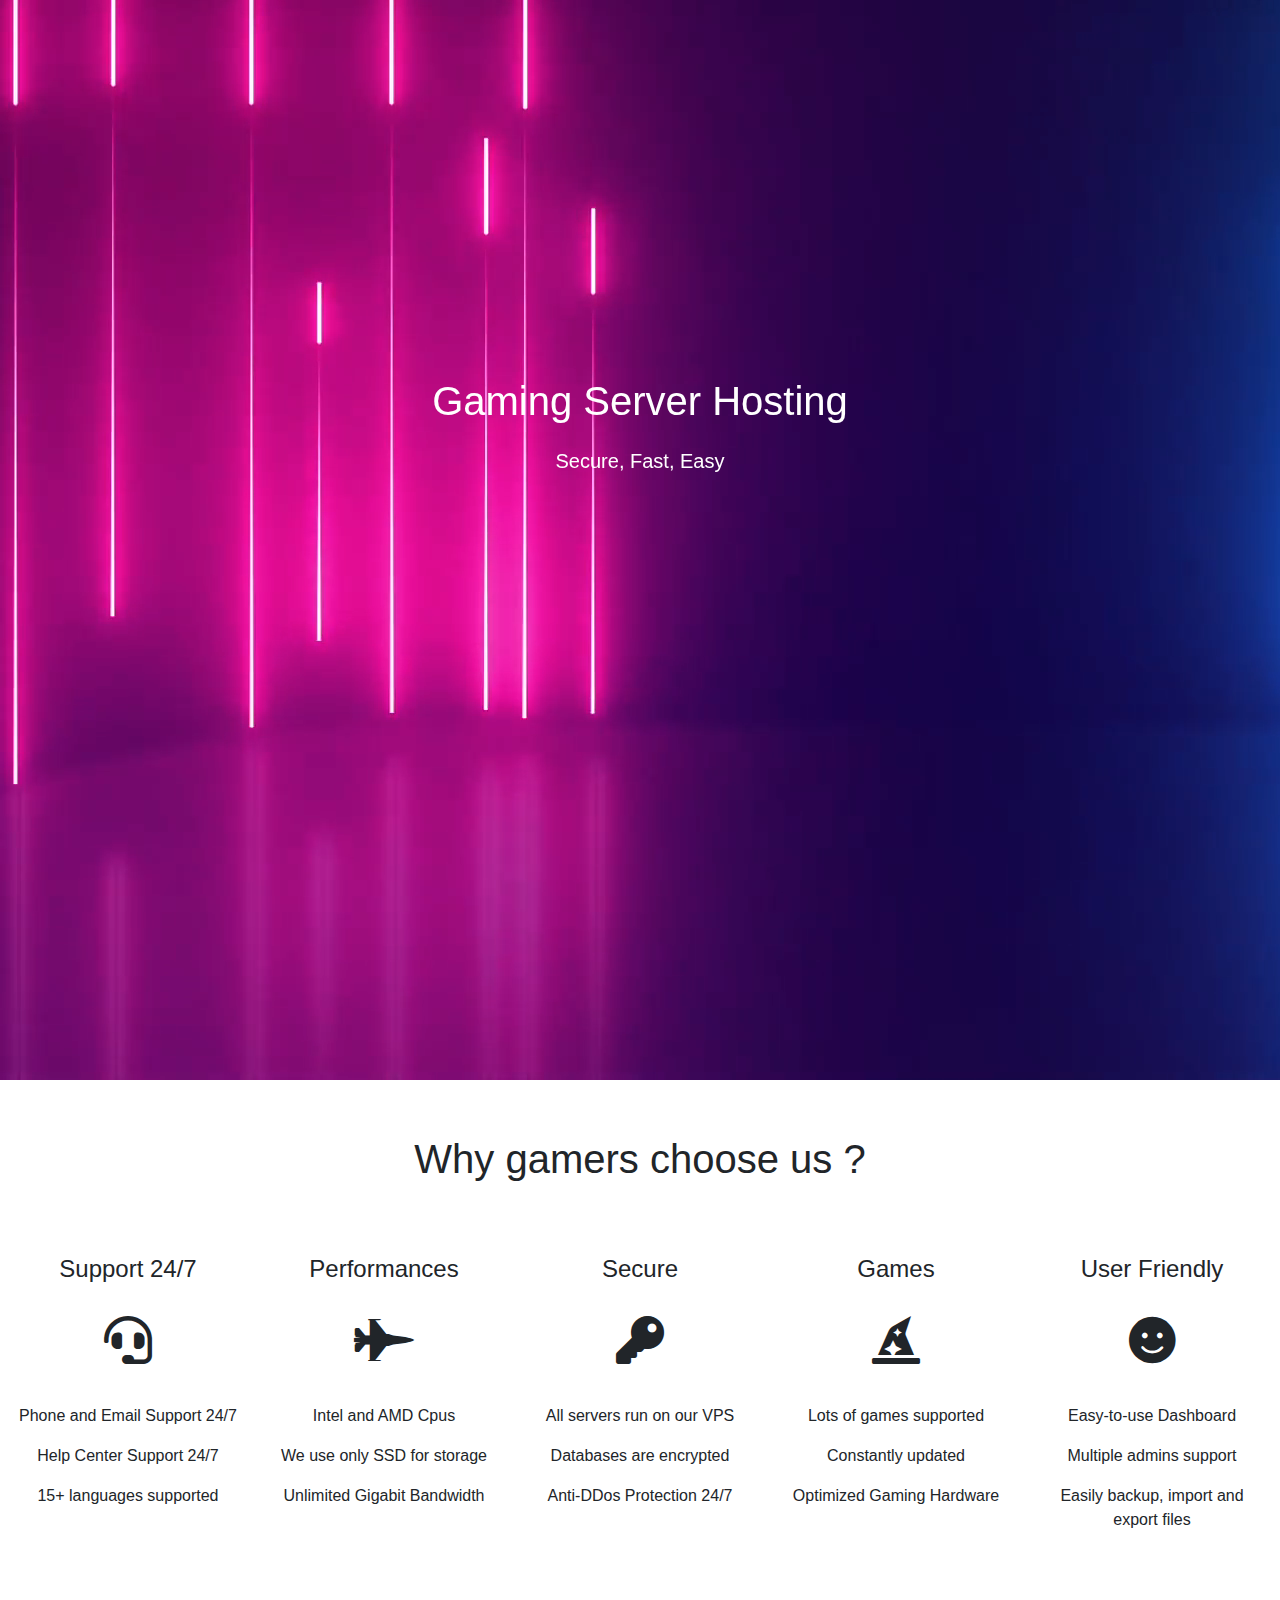
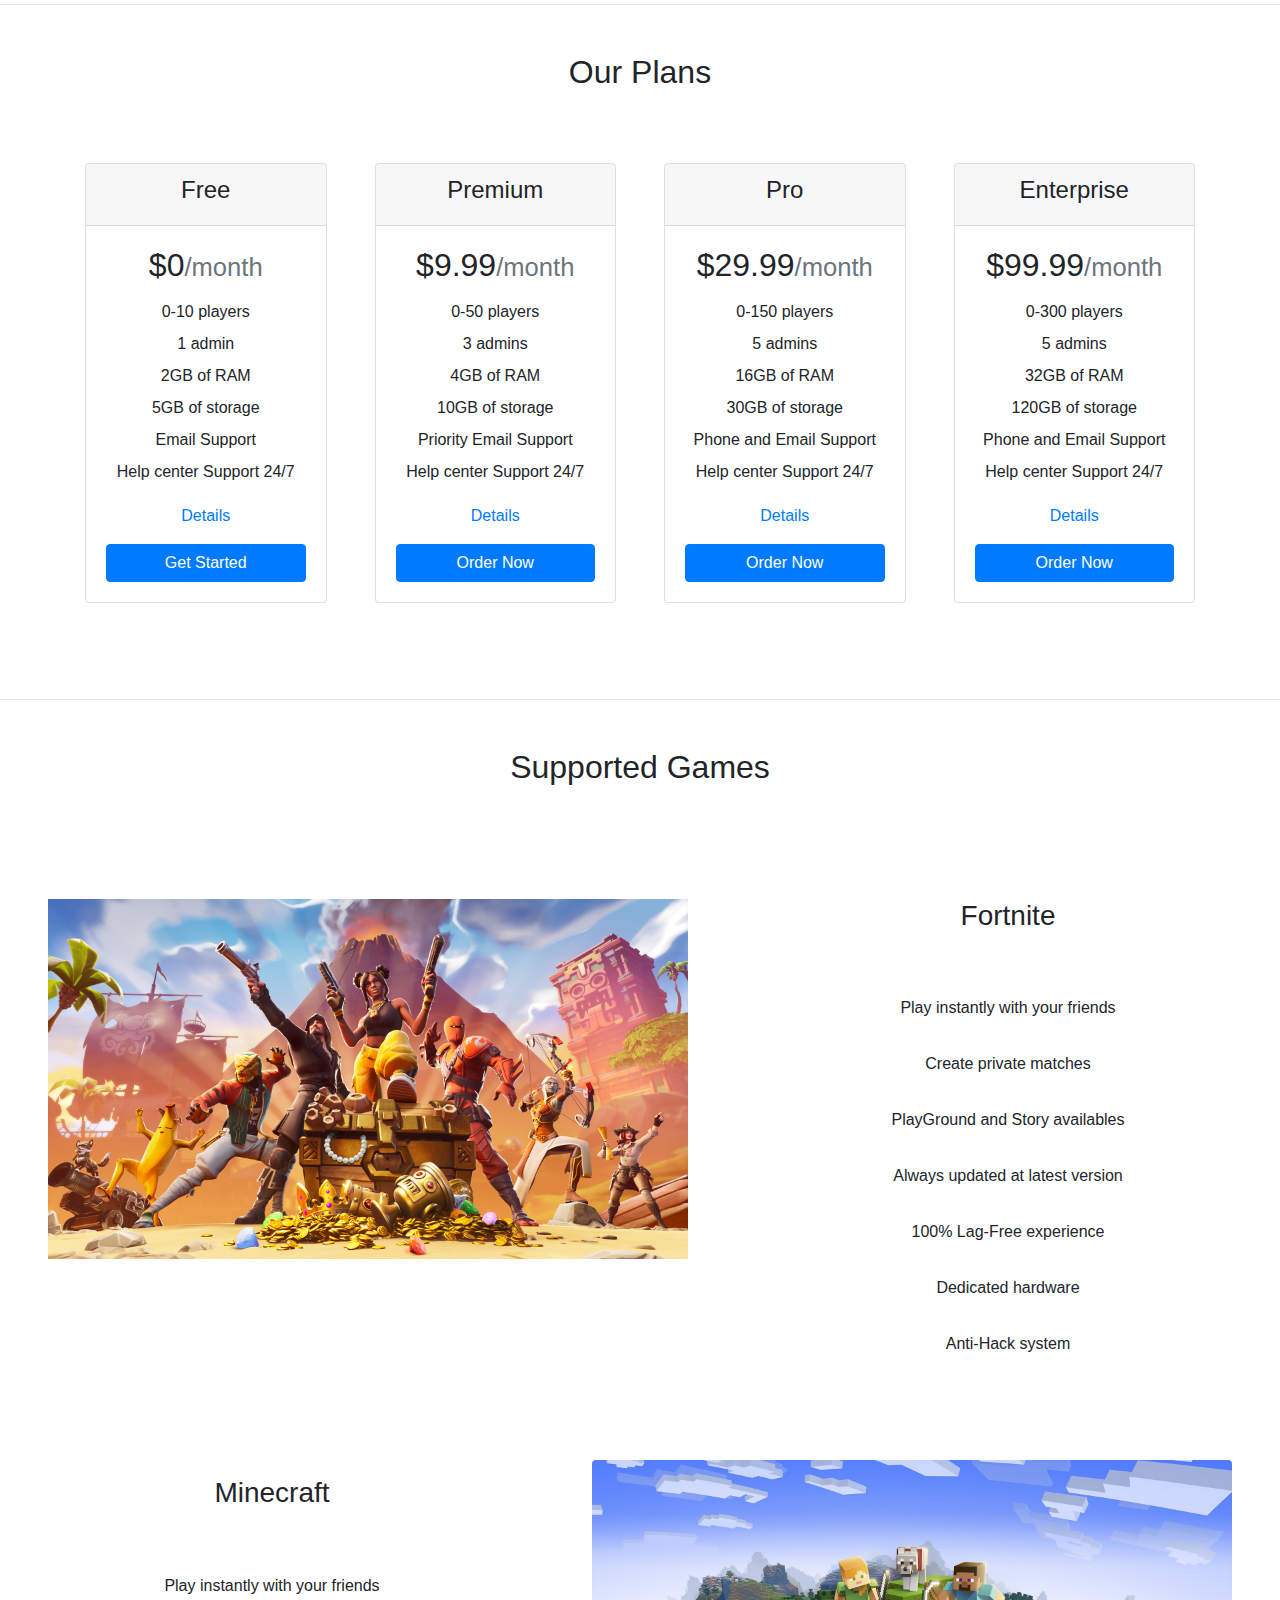
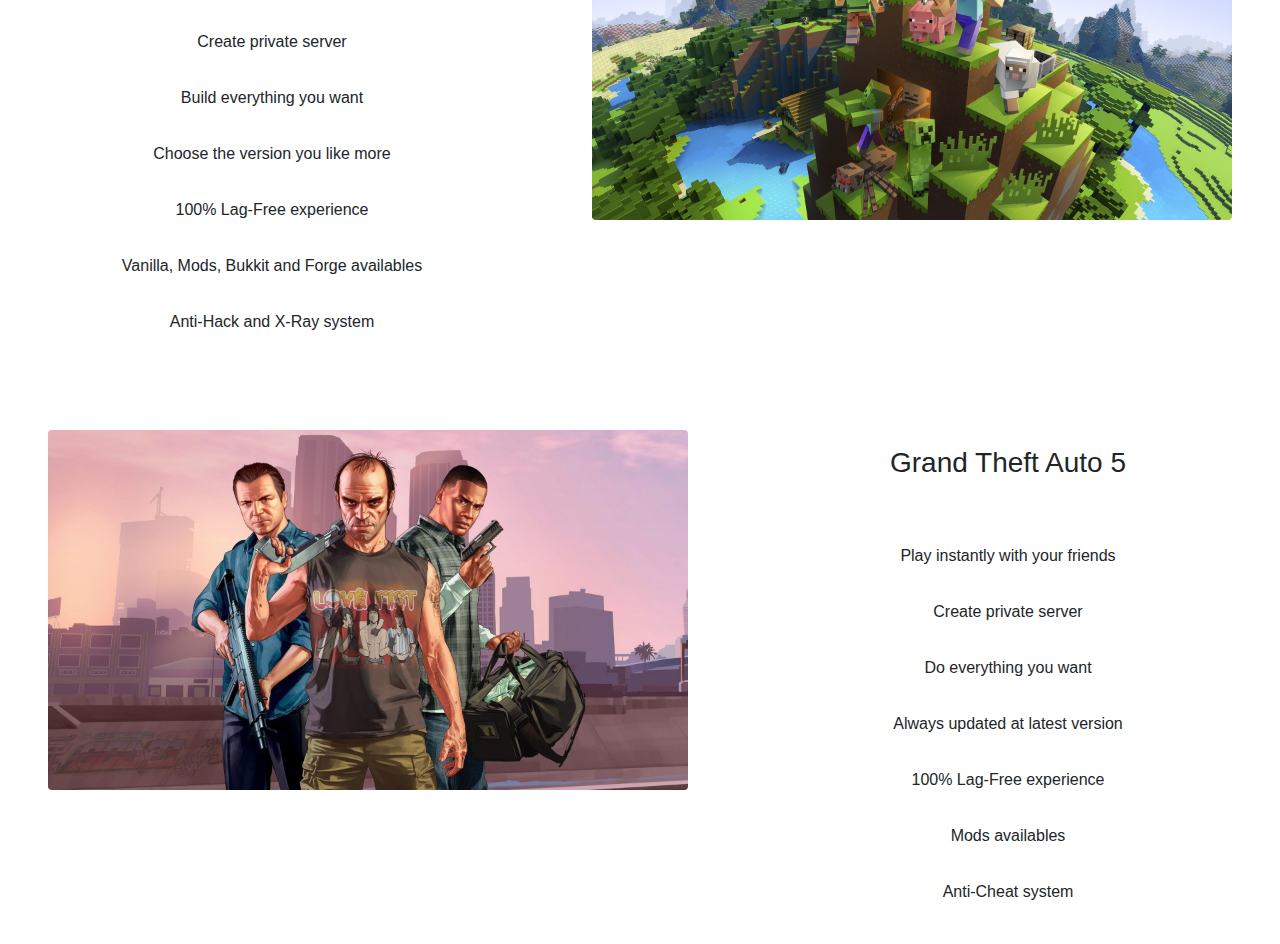
==== Informatica/index.html @ 7ab49639 "Removed navbar" ====
<!DOCTYPE html>
<html lang="en" dir="ltr">
  <head>
    <meta charset="utf-8">
    <title>GSH - Gaming Server Hosting</title>
    <link rel="stylesheet" href="styles.css">
    <link rel="stylesheet" href="https://stackpath.bootstrapcdn.com/bootstrap/4.3.1/css/bootstrap.min.css" integrity="sha384-ggOyR0iXCbMQv3Xipma34MD+dH/1fQ784/j6cY/iJTQUOhcWr7x9JvoRxT2MZw1T" crossorigin="anonymous">
    <link rel="stylesheet" href="fontawesome/css/all.css">
  </head>
  <body>
    <div id="bgvideo-div mb-0">
      <video id="bgvideo" playsinline autoplay muted loop src="assets/videos/neon.mp4"></video>

      <div class="container-fluid text-white" id="video-text">
        <h1 id="h1-text" class="mt-5 pt-5">Gaming Server Hosting</h1>
        <h5 id ="h5-text" class="pb-5 pt-3">Secure, Fast, Easy</h5>
      </div>
    </div>

    <div id="why" class="why">
      <div class="container-fluid text-center py-5 w-100 mt-0">
        <h1 class="pb-5">Why gamers choose us ?</h1>
        <div class="row pt-3">
          <div class="col">
            <h4 class="pb-3">Support 24/7</h4>
            <i class="fas fa-headset fa-3x pb-2 mt-2"></i>
            <ul class="list-unstyled mt-4">
              <li class="py-2">Phone and Email Support 24/7</li>
              <li class="py-2">Help Center Support 24/7</li>
              <li class="py-2">15+ languages supported</li>
            </ul>
          </div>

          <div class="col">
            <h4 class="pb-3">Performances</h4>
            <i class="fas fa-fighter-jet fa-3x pb-2 mt-2"></i>
            <ul class="list-unstyled mt-4">
              <li class="py-2">Intel and AMD Cpus</li>
              <li class="py-2">We use only SSD for storage</li>
              <li class="py-2">Unlimited Gigabit Bandwidth</li>
            </ul>
          </div>

          <div class="col">
            <h4 class="pb-3">Secure</h4>
            <i class="fas fa-key fa-3x pb-2 mt-2"></i>
            <ul class="list-unstyled mt-4">
              <li class="py-2">All servers run on our VPS</li>
              <li class="py-2">Databases are encrypted</li>
              <li class="py-2">Anti-DDos Protection 24/7</li>
            </ul>
          </div>

          <div class="col">
            <h4 class="pb-3">Games</h4>
            <i class="fas fa-hat-wizard fa-3x pb-2 mt-2"></i>
            <ul class="list-unstyled mt-4">
              <li class="py-2">Lots of games supported</li>
              <li class="py-2">Constantly updated</li>
              <li class="py-2">Optimized Gaming Hardware</li>
            </ul>
          </div>

          <div class="col">
            <h4 class="pb-3">User Friendly</h4>
            <i class="fas fa-smile fa-3x pb-2 mt-2"></i>
            <ul class="list-unstyled mt-4">
              <li class="py-2">Easy-to-use Dashboard</li>
              <li class="py-2">Multiple admins support</li>
              <li class="py-2">Easily backup, import and export files</li>
            </ul>
          </div>
        </div>
      </div>
    </div>

    <div id="plans" class="plans">
      <div class="display text-center px-5 pt-5 border-top">
        <h2 class="text-center">Our Plans</h2>
      </div>

        <div class="container text-center pt-5 pb-5 mt-3">
          <div class="row pb-5">
            <div class="col pr-4 pt-2">
              <div class="card">
                <div class="card-header">
                  <h4 class="">Free</h4>
                </div>
                <div class="card-body">
                  <h2 class="card-title pricing-card-title">$0<small class="text-muted fw-light">/month</small></h2>
                  <ul class="list-unstyled">
                    <li class="py-1">0-10 players</li>
                    <li class="py-1">1 admin</li>
                    <li class="py-1">2GB of RAM</li>
                    <li class="py-1">5GB of storage</li>
                    <li class="py-1">Email Support</li>
                    <li class="py-1">Help center Support 24/7</li>
                  </ul>
                  <a href="#" class="card-link">Details</a>
                  <button class="btn btn-primary w-100 mt-3" type="button" name="button">Get Started</button>
                </div>
              </div>
            </div>

            <div class="col pr-4 pl-4 pt-2">
              <div class="card">
                <div class="card-header">
                  <h4 class="">Premium</h4>
                </div>
                <div class="card-body">
                  <h2 class="card-title pricing-card-title">$9.99<small class="text-muted fw-light">/month</small></h2>
                  <ul class="list-unstyled">
                    <li class="py-1">0-50 players</li>
                    <li class="py-1">3 admins</li>
                    <li class="py-1">4GB of RAM</li>
                    <li class="py-1">10GB of storage</li>
                    <li class="py-1">Priority Email Support</li>
                    <li class="py-1">Help center Support 24/7</li>
                  </ul>
                  <a href="#" class="card-link">Details</a>
                  <button class="btn btn-primary w-100 mt-3" type="button" name="button">Order Now</button>
                </div>
              </div>
            </div>

          <div class="col pr-4 pl-4 pt-2">
            <div class="card">
              <div class="card-header">
                <h4 class="">Pro</h4>
              </div>
              <div class="card-body">
                <h2 class="card-title pricing-card-title">$29.99<small class="text-muted fw-light">/month</small></h2>
                <ul class="list-unstyled">
                  <li class="py-1">0-150 players</li>
                  <li class="py-1">5 admins</li>
                  <li class="py-1">16GB of RAM</li>
                  <li class="py-1">30GB of storage</li>
                  <li class="py-1">Phone and Email Support</li>
                  <li class="py-1">Help center Support 24/7</li>
                </ul>
                <a href="#" class="card-link">Details</a>
                <button class="btn btn-primary w-100 mt-3" type="button" name="button">Order Now</button>
              </div>
            </div>
          </div>

          <div class="col pl-4 pt-2">
            <div class="card">
              <div class="card-header">
                <h4 class="">Enterprise</h4>
              </div>
              <div class="card-body">
                <h2 class="card-title pricing-card-title">$99.99<small class="text-muted fw-light">/month</small></h2>
                <ul class="list-unstyled">
                  <li class="py-1">0-300 players</li>
                  <li class="py-1">5 admins</li>
                  <li class="py-1">32GB of RAM</li>
                  <li class="py-1">120GB of storage</li>
                  <li class="py-1">Phone and Email Support</li>
                  <li class="py-1">Help center Support 24/7</li>
                </ul>
                <a href="#" class="card-link">Details</a>
                <button class="btn btn-primary w-100 mt-3" type="button" name="button">Order Now</button>
              </div>
            </div>

            <div class="">

            </div>
          </div>

        </div>
      </div>
    </div>

    <div id="supported-games" class="supported-games">
      <div class="display text-center pt-5 border-top">
      </div>

      <h2 class="text-center pb-5">Supported Games</h2>
      <div class="container-fluid games-supported">
        <div class="row py-2">
          <img class="img-fluid rounded float-start w-50 h-25 mx-5 py-5" src="assets/website/fortnite.jpg" alt="Fortnite">
          <div class="col">
            <h3 class="text-center pt-5 mb-5">Fortnite</h3>
            <ul class="list-unstyled text-center">
              <li class="py-3">Play instantly with your friends</li>
              <li class="py-3">Create private matches</li>
              <li class="py-3">PlayGround and Story availables</li>
              <li class="py-3">Always updated at latest version</li>
              <li class="py-3">100% Lag-Free experience</li>
              <li class="py-3">Dedicated hardware</li>
              <li class="py-3">Anti-Hack system</li>
            </ul>
          </div>
        </div>

        <div class="row my-2 mt-3">
          <div class="col">
            <h3 class="text-center pt-3 mt-5 mb-5">Minecraft</h3>
            <ul class="list-unstyled text-center">
              <li class="py-3">Play instantly with your friends</li>
              <li class="py-3">Create private server</li>
              <li class="py-3">Build everything you want</li>
              <li class="py-3">Choose the version you like more</li>
              <li class="py-3">100% Lag-Free experience</li>
              <li class="py-3">Vanilla, Mods, Bukkit and Forge availables</li>
              <li class="py-3">Anti-Hack and X-Ray system</li>
            </ul>
          </div>
          <img class="img-fluid rounded float-end w-50 h-25 mx-5 my-5" src="assets/website/minecraft.jpeg" alt="Minecraft">
        </div>

        <div class="row my-2 mt-3">
          <img class="img-fluid rounded float-start w-50 h-25 mx-5 my-5" src="assets/website/gtav.jpg" alt="GTA V">
          <div class="col">
            <h3 class="text-center pt-3 mt-5 mb-5">Grand Theft Auto 5</h3>
            <ul class="list-unstyled text-center">
              <li class="py-3">Play instantly with your friends</li>
              <li class="py-3">Create private server</li>
              <li class="py-3">Do everything you want</li>
              <li class="py-3">Always updated at latest version</li>
              <li class="py-3">100% Lag-Free experience</li>
              <li class="py-3">Mods availables</li>
              <li class="py-3">Anti-Cheat system</li>
            </ul>

          </div>
        </div>
      </div>
    </div>

  </body>
</html>
---- Informatica/styles.css ----
#bgvideo-start-div {
  width: 100%;
  max-width: 100%;
  margin: 0;
  display: block;
  position: relative;
}

#bgvideo-start {
  width: 100%;
}

#video-text {
  position: absolute;
  top: 20%;
  left: 0%;
  display: flex;
  flex-direction: column;
  justify-content: center;
  align-items: center;
  width: 100%;
  height: 50%;
}

#navbar {
  position: absolute;
  width: 100%;
  display: flex;
  flex-direction: column;
}

#home-link {
  font-family: "Lucida Console";
}

/*#plans {
  width: 100%;
  max-width: 100%;
  margin: 0;
  display: block;
  position: relative;
}

#bgvideo-plans {
  width: 100%;
}

#plans-container {
  position: absolute;
  top: 20%;
  left: 0%;
  display: flex;
  flex-direction: column;
  justify-content: center;
  align-items: center;
}*/
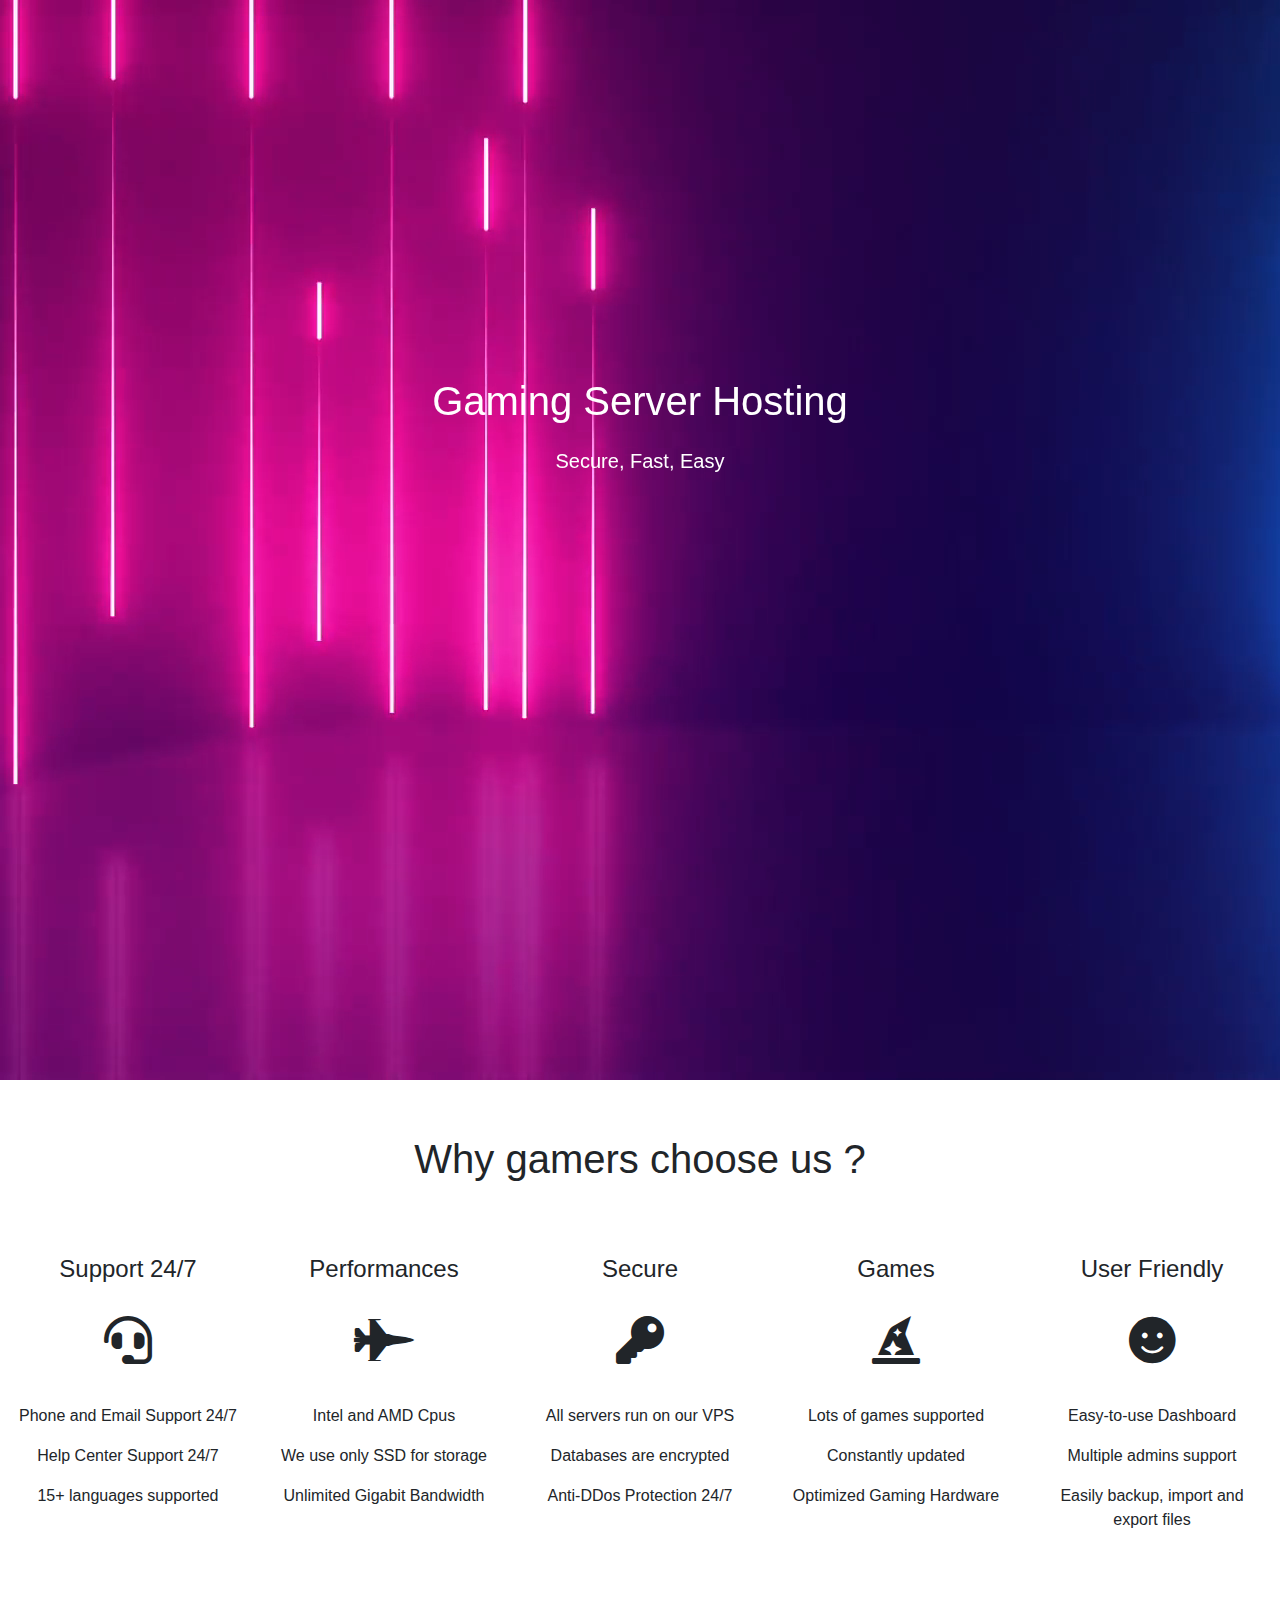
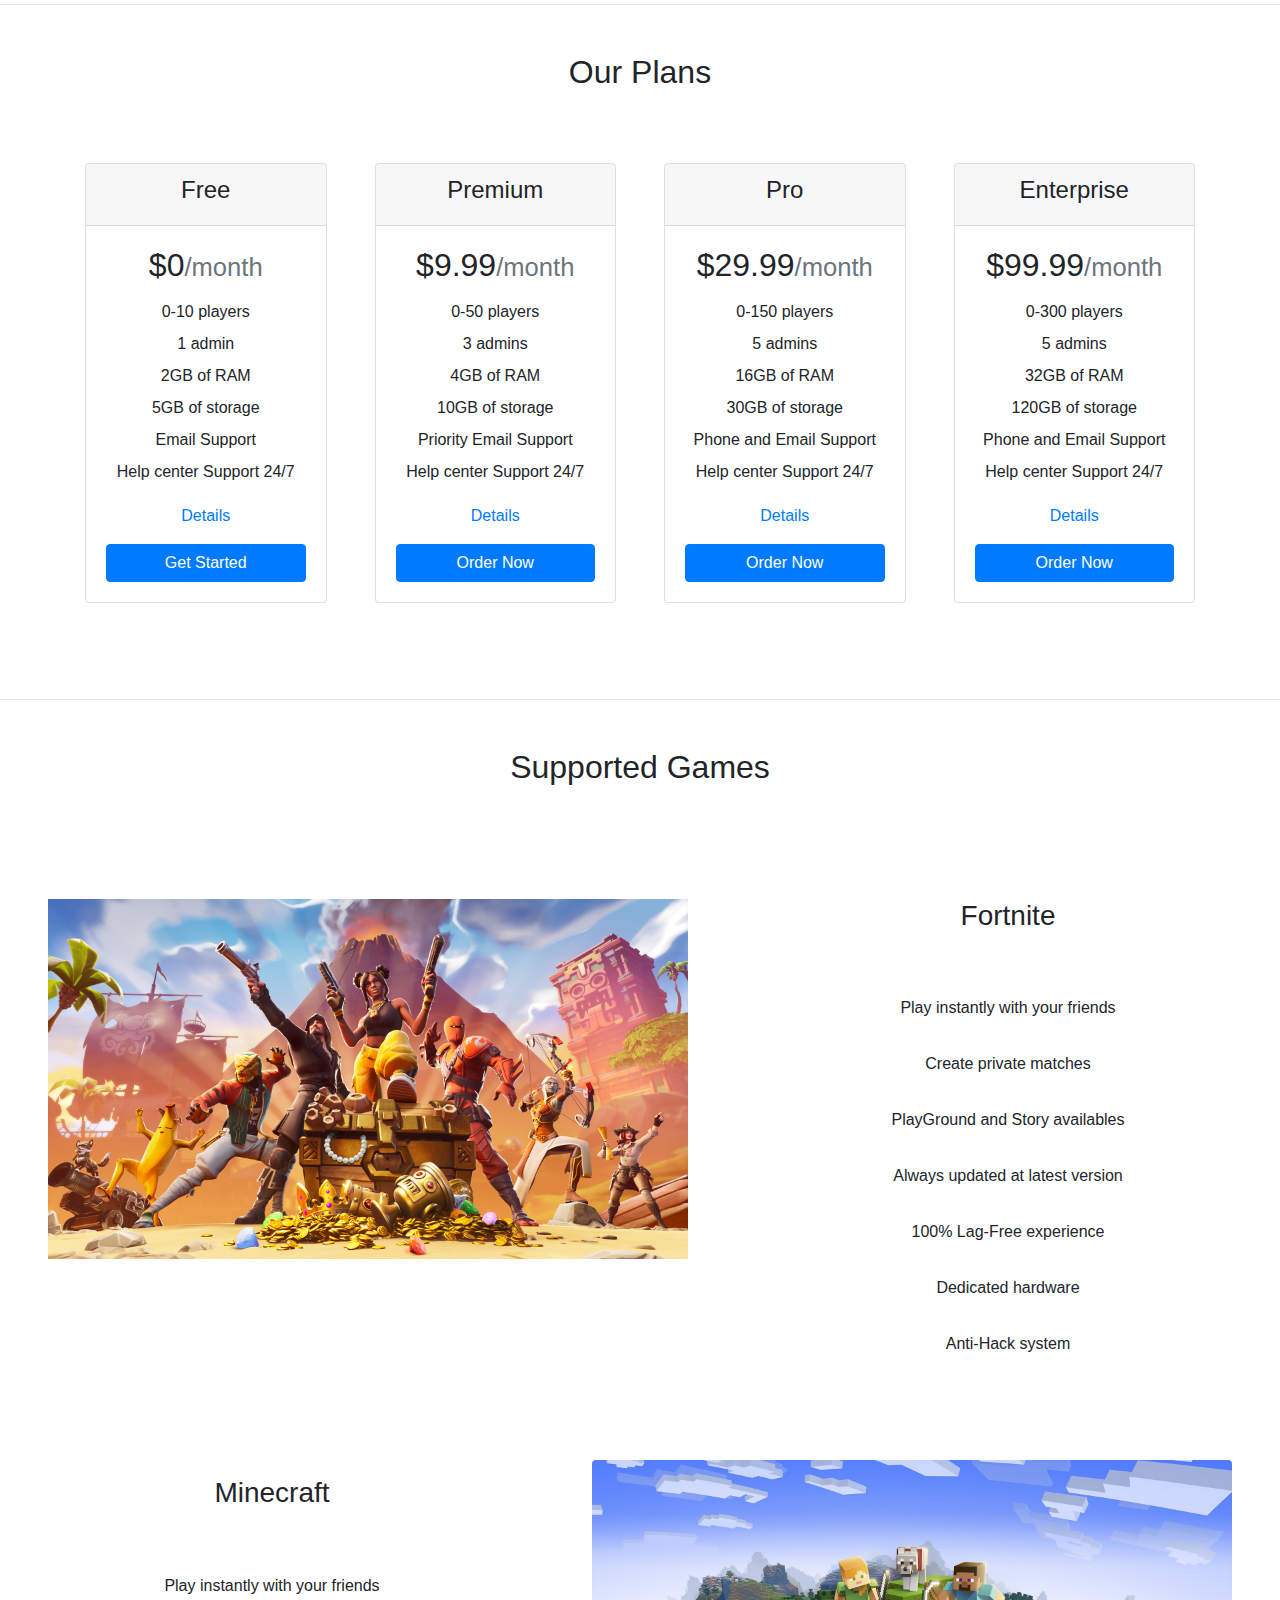
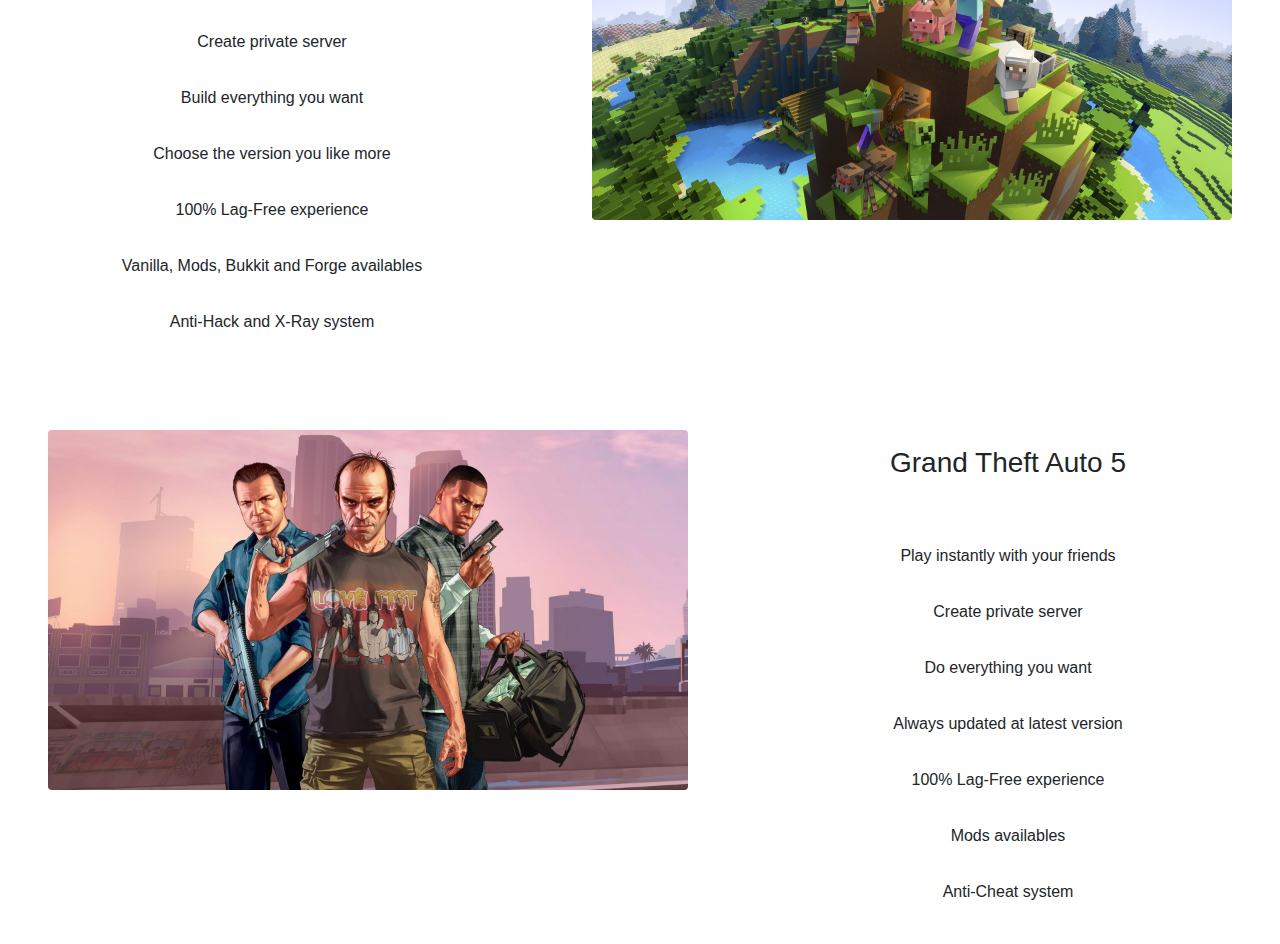
==== commit 21c89e3d: "Added href to some links" ====
--- a/Informatica/index.html
+++ b/Informatica/index.html
@@ -96,8 +96,8 @@
                     <li class="py-1">Email Support</li>
                     <li class="py-1">Help center Support 24/7</li>
                   </ul>
-                  <a href="#" class="card-link">Details</a>
-                  <button class="btn btn-primary w-100 mt-3" type="button" name="button">Get Started</button>
+                  <a href="pages/plans.html" class="card-link">Details</a>
+                  <button class="btn btn-primary w-100 mt-3" type="button" name="button"><a href="pages/register.html" class="text-white">Get Started</a></button>
                 </div>
               </div>
             </div>
@@ -117,7 +117,7 @@
                     <li class="py-1">Priority Email Support</li>
                     <li class="py-1">Help center Support 24/7</li>
                   </ul>
-                  <a href="#" class="card-link">Details</a>
+                  <a href="pages/plans.html" class="card-link">Details</a>
                   <button class="btn btn-primary w-100 mt-3" type="button" name="button">Order Now</button>
                 </div>
               </div>
@@ -138,7 +138,7 @@
                   <li class="py-1">Phone and Email Support</li>
                   <li class="py-1">Help center Support 24/7</li>
                 </ul>
-                <a href="#" class="card-link">Details</a>
+                <a href="pages/plans.html" class="card-link">Details</a>
                 <button class="btn btn-primary w-100 mt-3" type="button" name="button">Order Now</button>
               </div>
             </div>
@@ -159,7 +159,7 @@
                   <li class="py-1">Phone and Email Support</li>
                   <li class="py-1">Help center Support 24/7</li>
                 </ul>
-                <a href="#" class="card-link">Details</a>
+                <a href="pages/plans.html" class="card-link">Details</a>
                 <button class="btn btn-primary w-100 mt-3" type="button" name="button">Order Now</button>
               </div>
             </div>
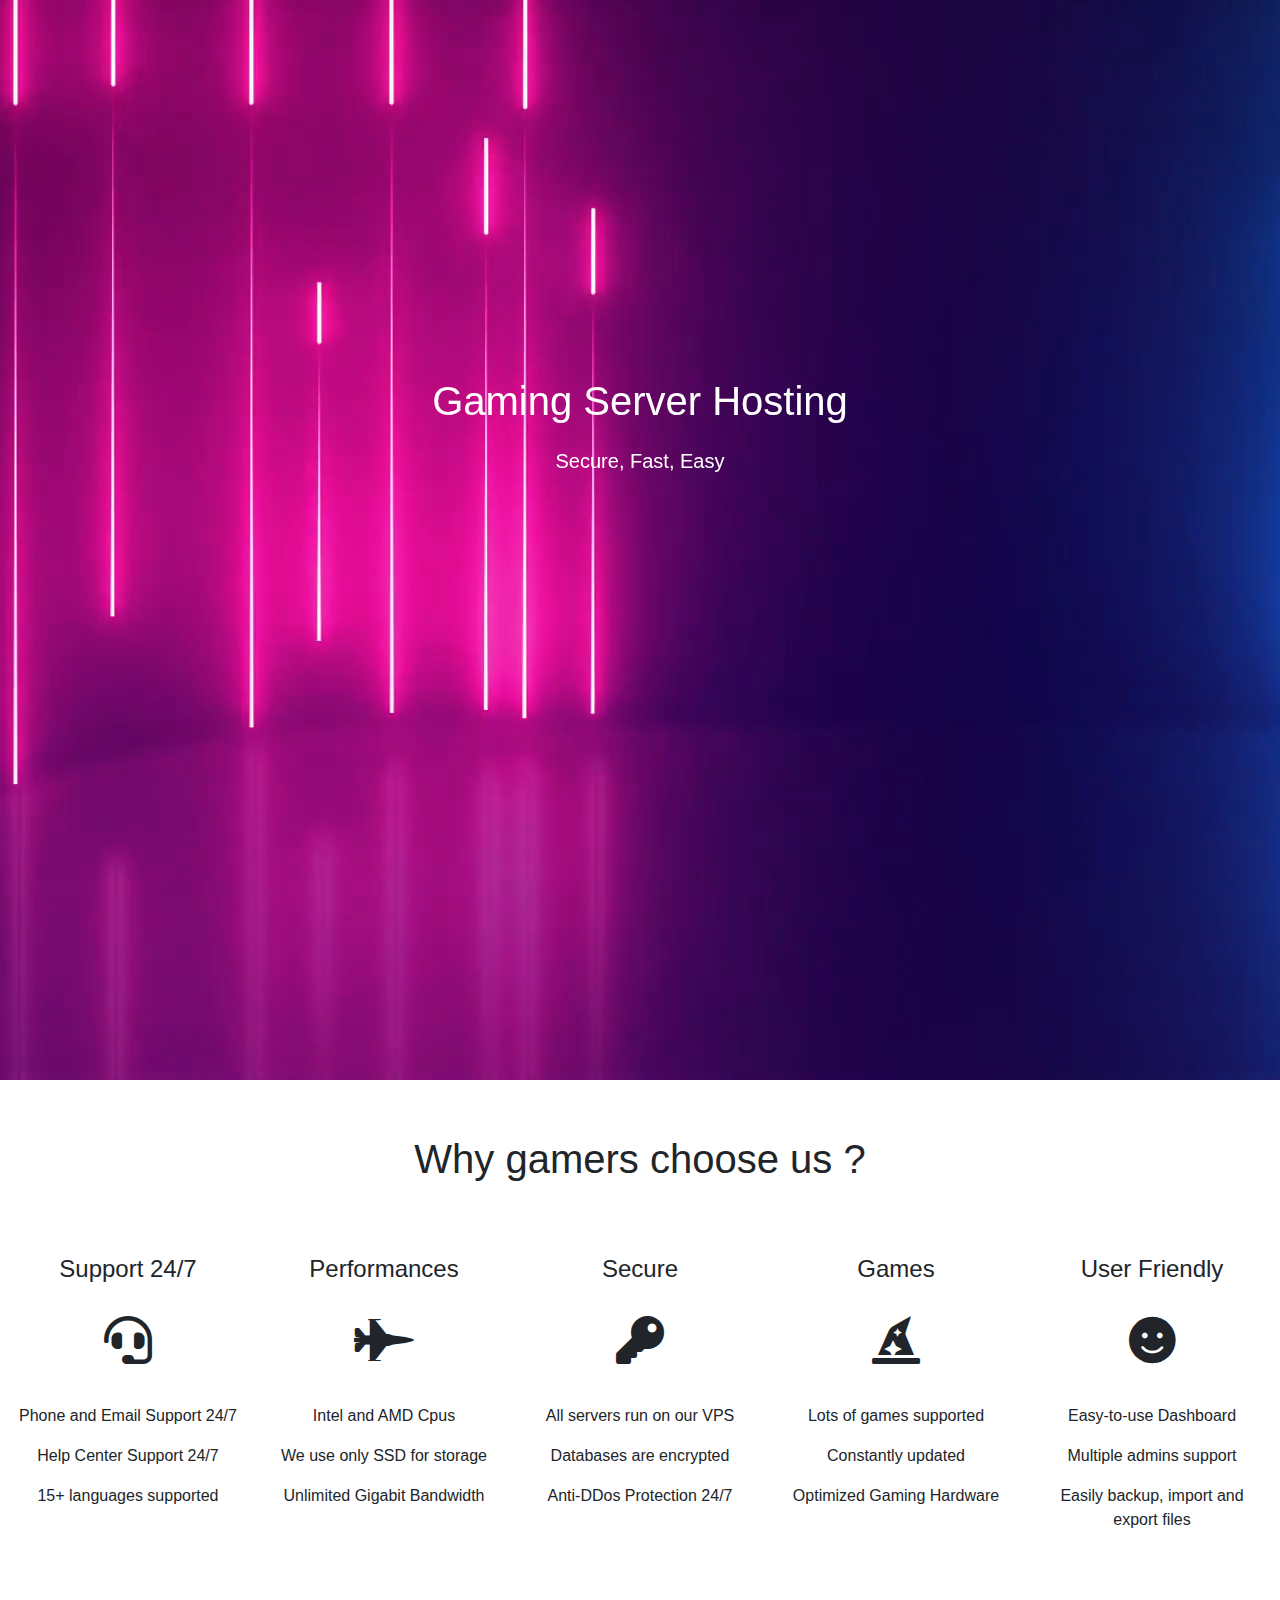
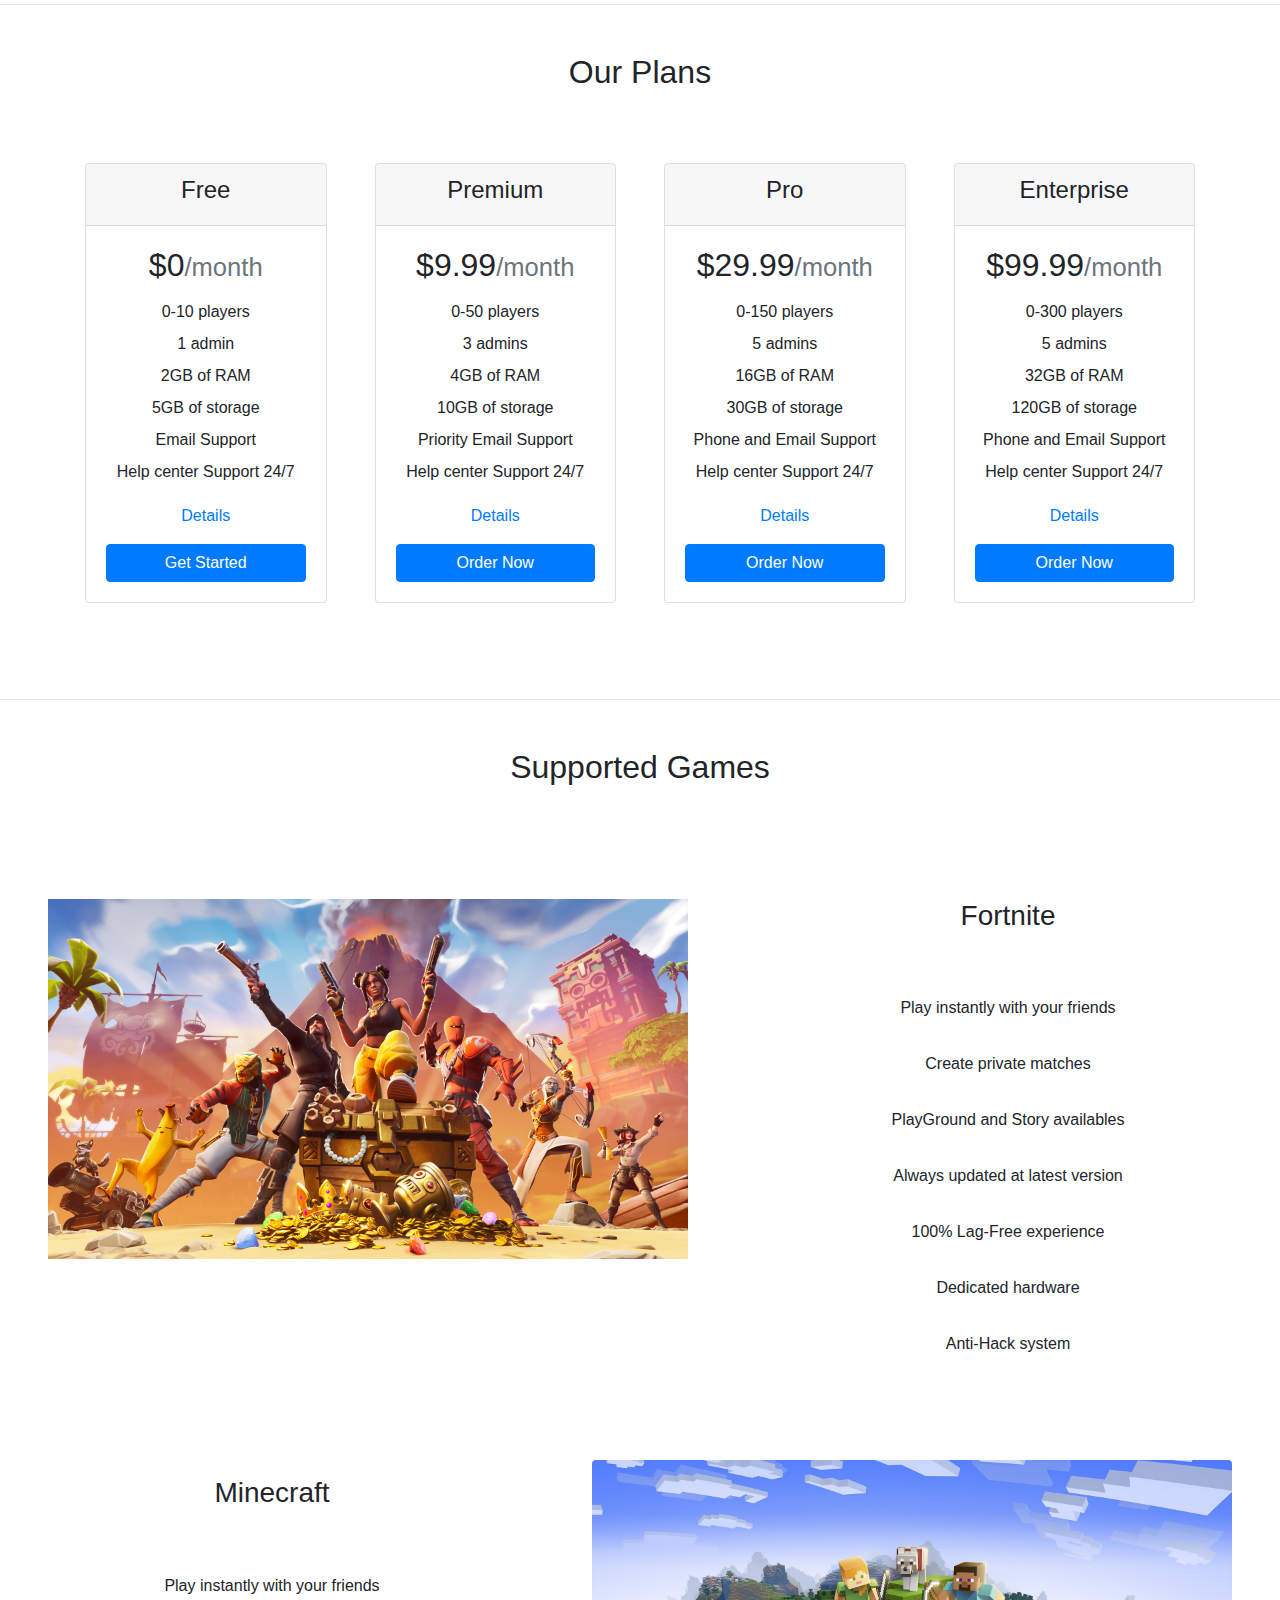
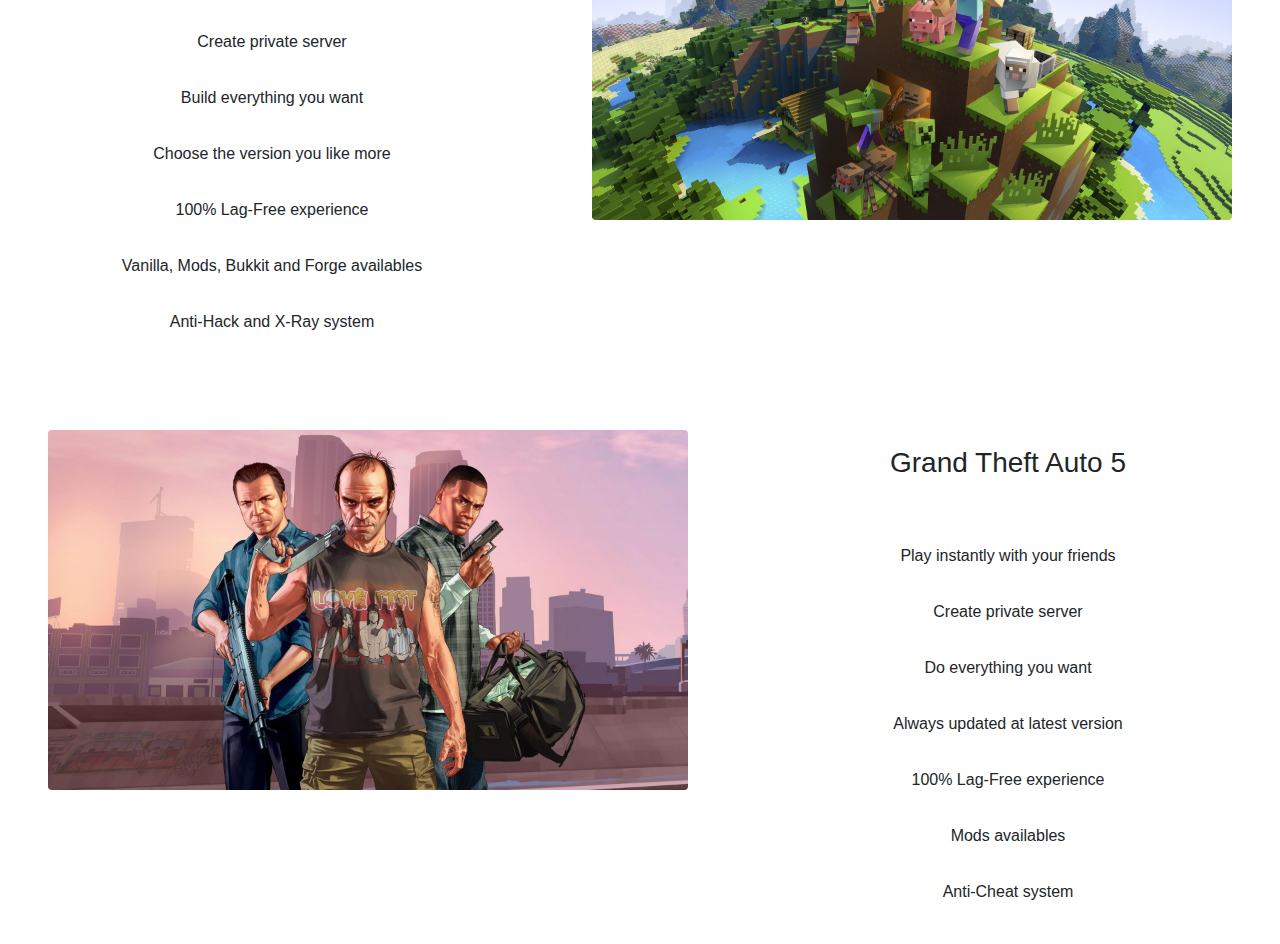
==== commit 20022752: "Added target _blank to links" ====
--- a/Informatica/index.html
+++ b/Informatica/index.html
@@ -96,8 +96,8 @@
                     <li class="py-1">Email Support</li>
                     <li class="py-1">Help center Support 24/7</li>
                   </ul>
-                  <a href="pages/plans.html" class="card-link">Details</a>
-                  <button class="btn btn-primary w-100 mt-3" type="button" name="button"><a href="pages/register.html" class="text-white">Get Started</a></button>
+                  <a target="_blank" href="pages/plans.html" class="card-link">Details</a>
+                  <button class="btn btn-primary w-100 mt-3" type="button" name="button"><a href="pages/register.html" class="text-white text-decoration-none">Get Started</a></button>
                 </div>
               </div>
             </div>
@@ -117,7 +117,7 @@
                     <li class="py-1">Priority Email Support</li>
                     <li class="py-1">Help center Support 24/7</li>
                   </ul>
-                  <a href="pages/plans.html" class="card-link">Details</a>
+                  <a target="_blank" href="pages/plans.html" class="card-link">Details</a>
                   <button class="btn btn-primary w-100 mt-3" type="button" name="button">Order Now</button>
                 </div>
               </div>
@@ -138,7 +138,7 @@
                   <li class="py-1">Phone and Email Support</li>
                   <li class="py-1">Help center Support 24/7</li>
                 </ul>
-                <a href="pages/plans.html" class="card-link">Details</a>
+                <a target="_blank" href="pages/plans.html" class="card-link">Details</a>
                 <button class="btn btn-primary w-100 mt-3" type="button" name="button">Order Now</button>
               </div>
             </div>
@@ -159,7 +159,7 @@
                   <li class="py-1">Phone and Email Support</li>
                   <li class="py-1">Help center Support 24/7</li>
                 </ul>
-                <a href="pages/plans.html" class="card-link">Details</a>
+                <a target="_blank" href="pages/plans.html" class="card-link">Details</a>
                 <button class="btn btn-primary w-100 mt-3" type="button" name="button">Order Now</button>
               </div>
             </div>
@@ -229,6 +229,5 @@
         </div>
       </div>
     </div>
-
   </body>
 </html>
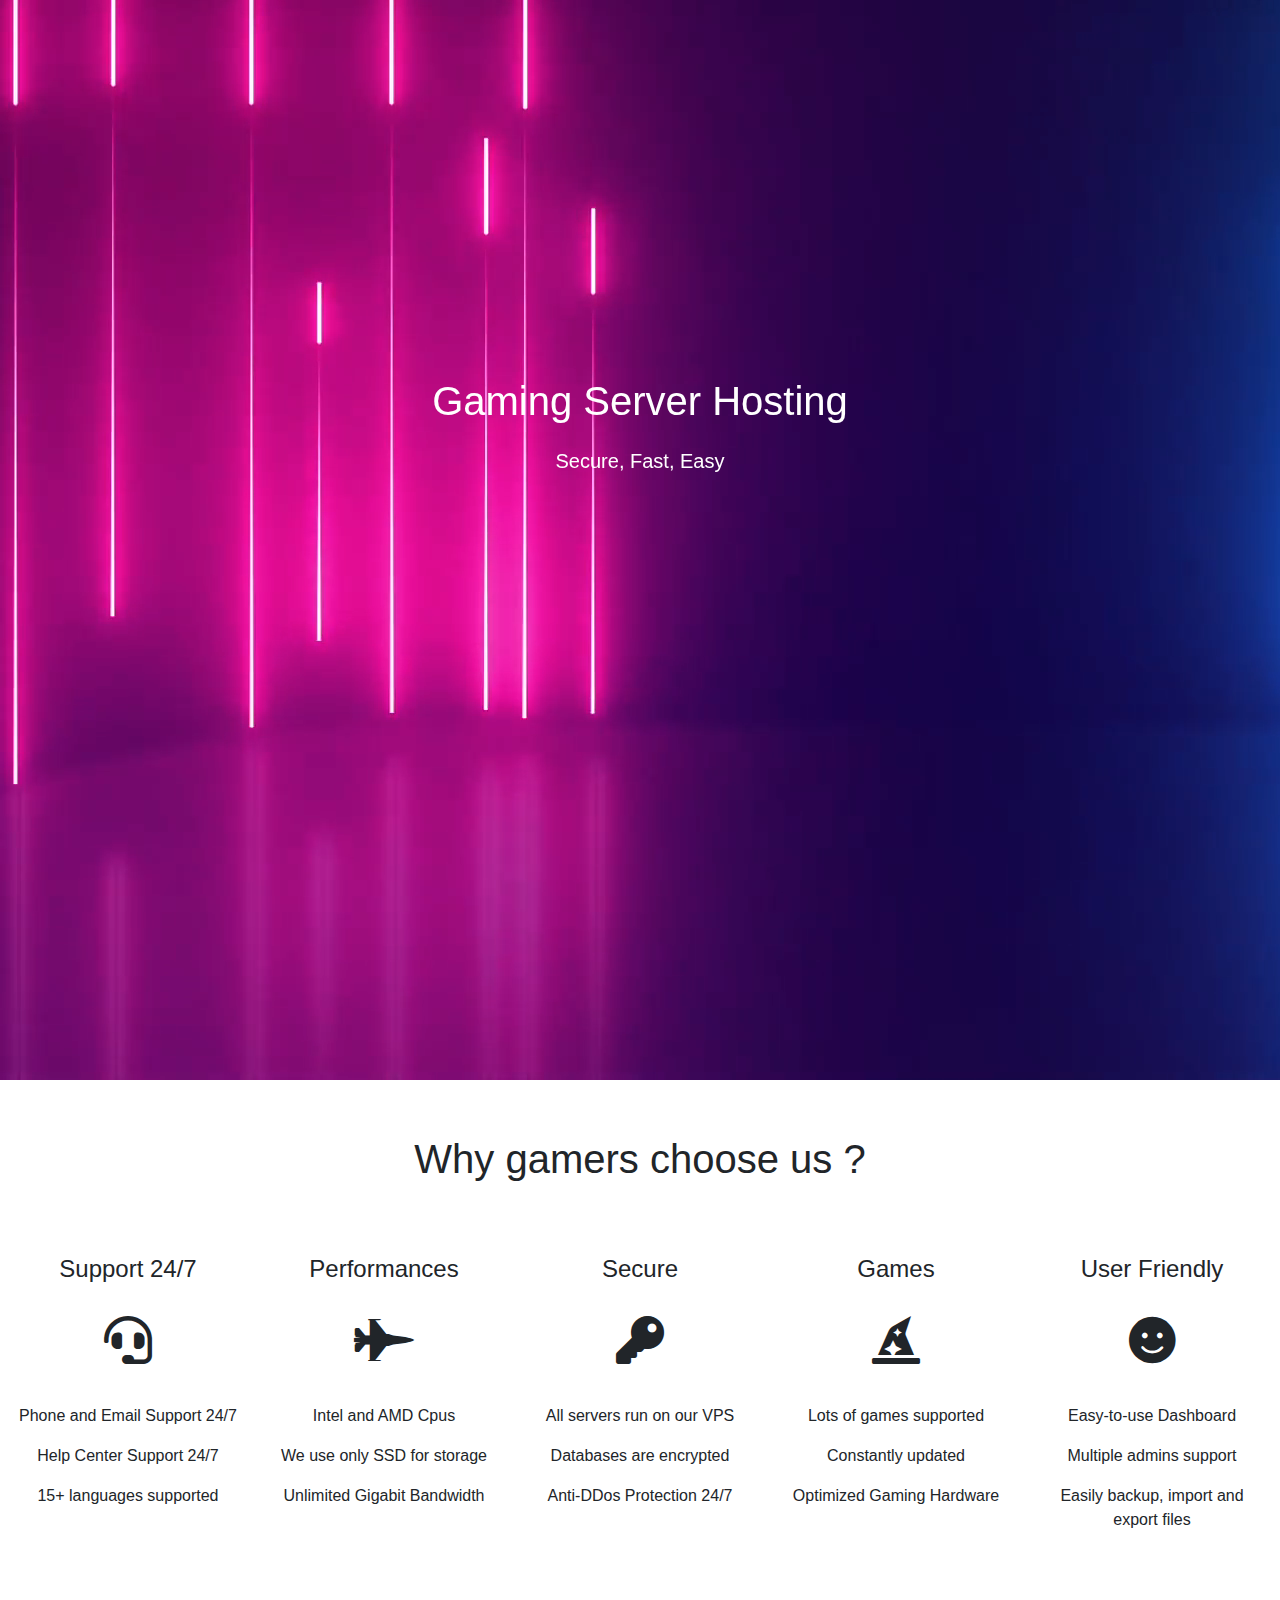
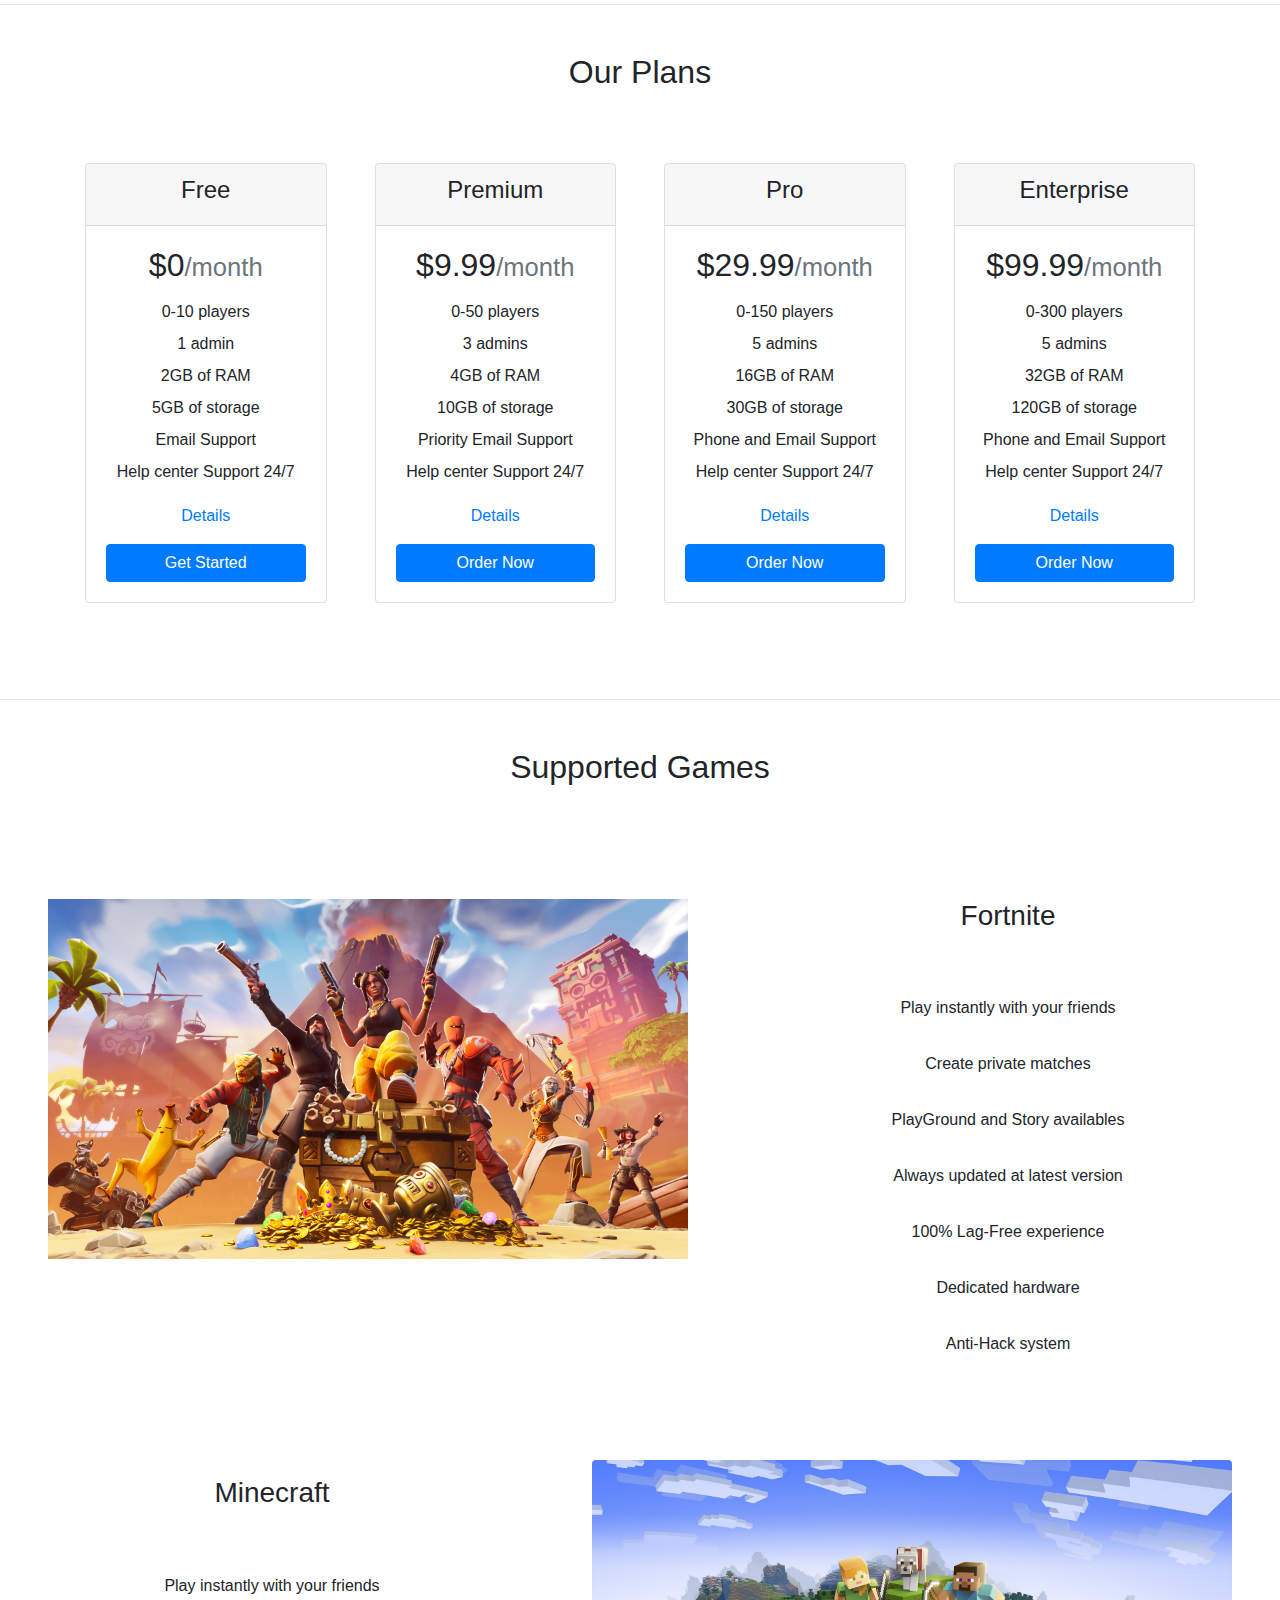
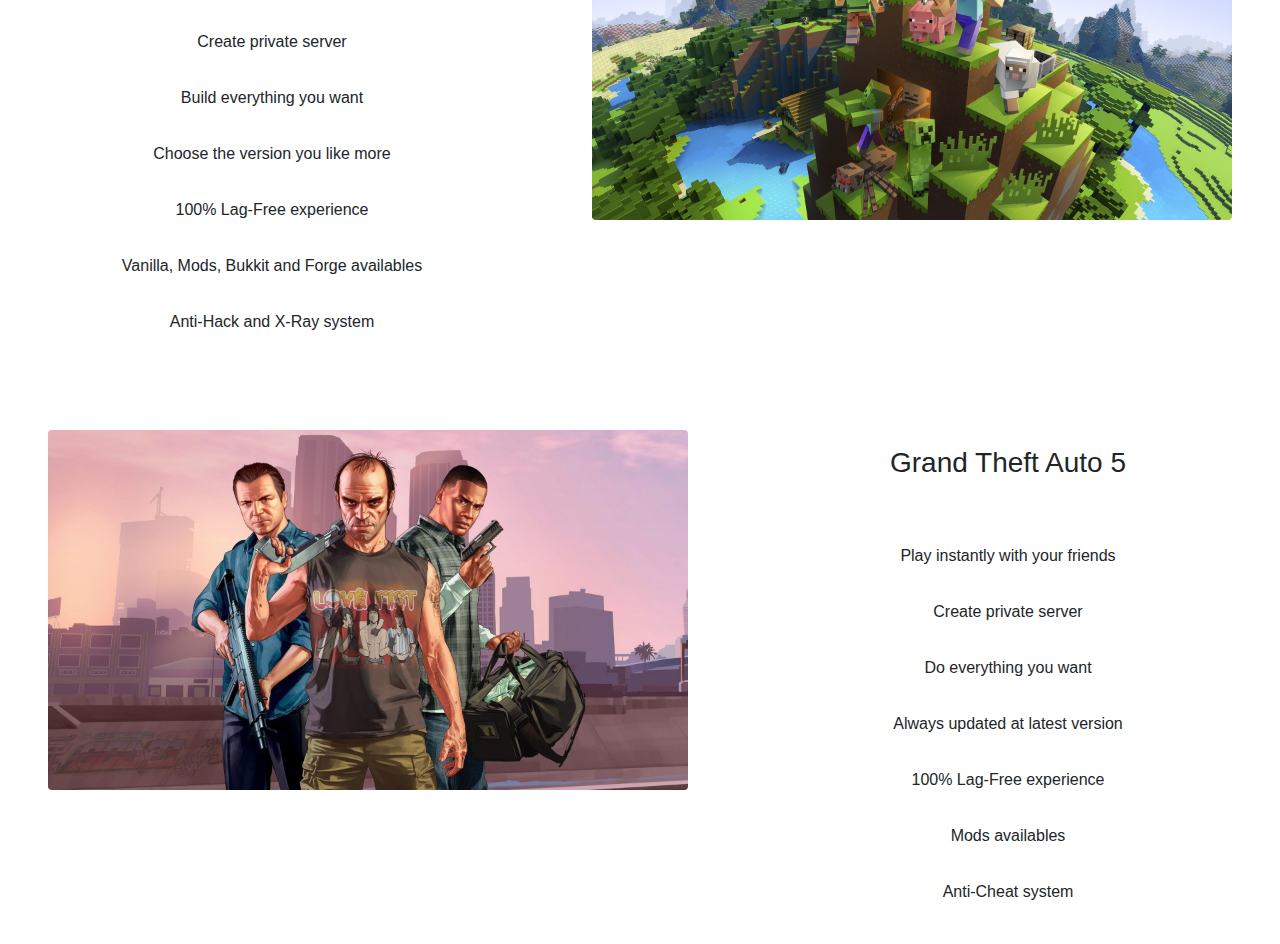
==== commit 748c30dd: "Added targets to some links" ====
--- a/Informatica/index.html
+++ b/Informatica/index.html
@@ -97,7 +97,7 @@
                     <li class="py-1">Help center Support 24/7</li>
                   </ul>
                   <a target="_blank" href="pages/plans.html" class="card-link">Details</a>
-                  <button class="btn btn-primary w-100 mt-3" type="button" name="button"><a href="pages/register.html" class="text-white text-decoration-none">Get Started</a></button>
+                  <button class="btn btn-primary w-100 mt-3" type="button" name="button"><a href="pages/register.html" target="_blank" class="text-white text-decoration-none">Get Started</a></button>
                 </div>
               </div>
             </div>
@@ -118,7 +118,7 @@
                     <li class="py-1">Help center Support 24/7</li>
                   </ul>
                   <a target="_blank" href="pages/plans.html" class="card-link">Details</a>
-                  <button class="btn btn-primary w-100 mt-3" type="button" name="button">Order Now</button>
+                  <button class="btn btn-primary w-100 mt-3" type="button" name="button"><a href="pages/purchase.html" target="_blank" class="text-decoration-none text-white">Order Now</a></button>
                 </div>
               </div>
             </div>
@@ -139,7 +139,7 @@
                   <li class="py-1">Help center Support 24/7</li>
                 </ul>
                 <a target="_blank" href="pages/plans.html" class="card-link">Details</a>
-                <button class="btn btn-primary w-100 mt-3" type="button" name="button">Order Now</button>
+                <button class="btn btn-primary w-100 mt-3" type="button" name="button"><a href="pages/purchase.html" target="_blank" class="text-decoration-none text-white">Order Now</a></button>
               </div>
             </div>
           </div>
@@ -160,7 +160,7 @@
                   <li class="py-1">Help center Support 24/7</li>
                 </ul>
                 <a target="_blank" href="pages/plans.html" class="card-link">Details</a>
-                <button class="btn btn-primary w-100 mt-3" type="button" name="button">Order Now</button>
+                <button class="btn btn-primary w-100 mt-3" type="button" name="button"><a href="pages/purchase.html" target="_blank" class="text-decoration-none text-white">Order Now</a></button>
               </div>
             </div>
 
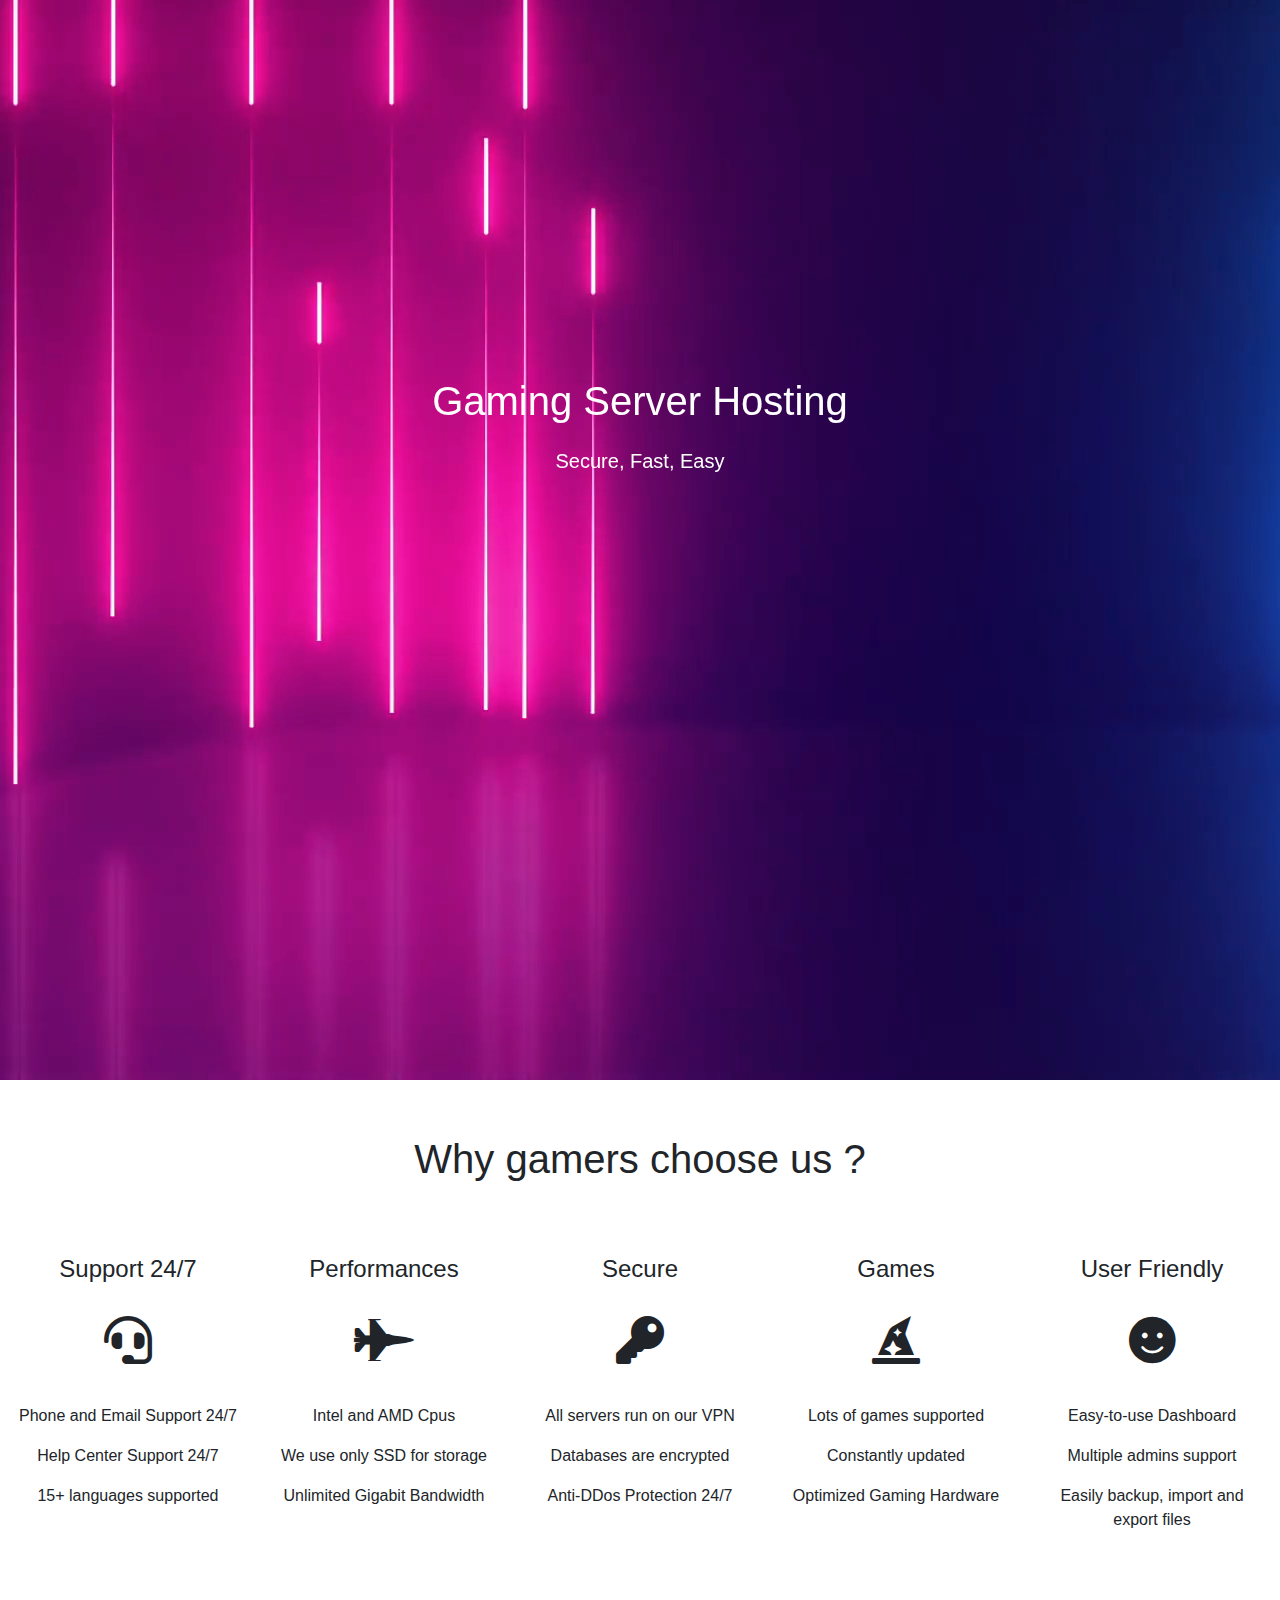
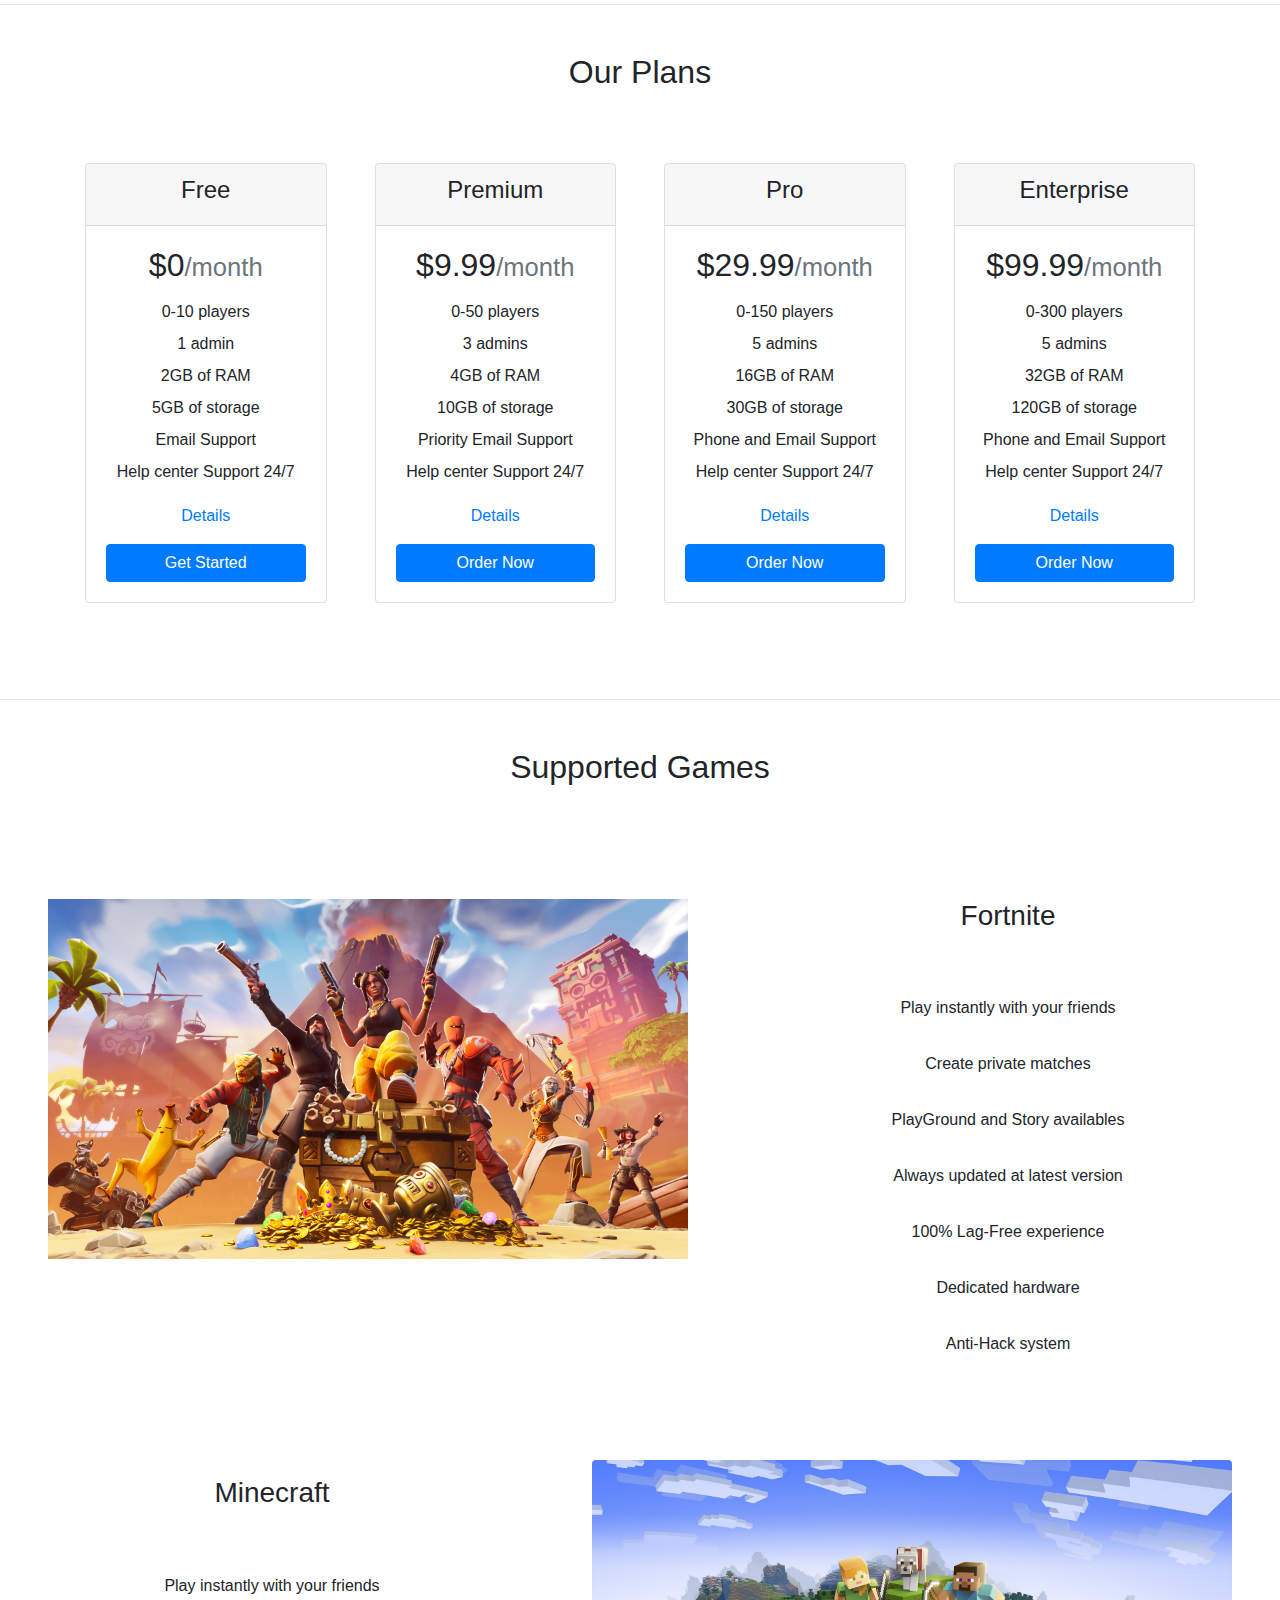
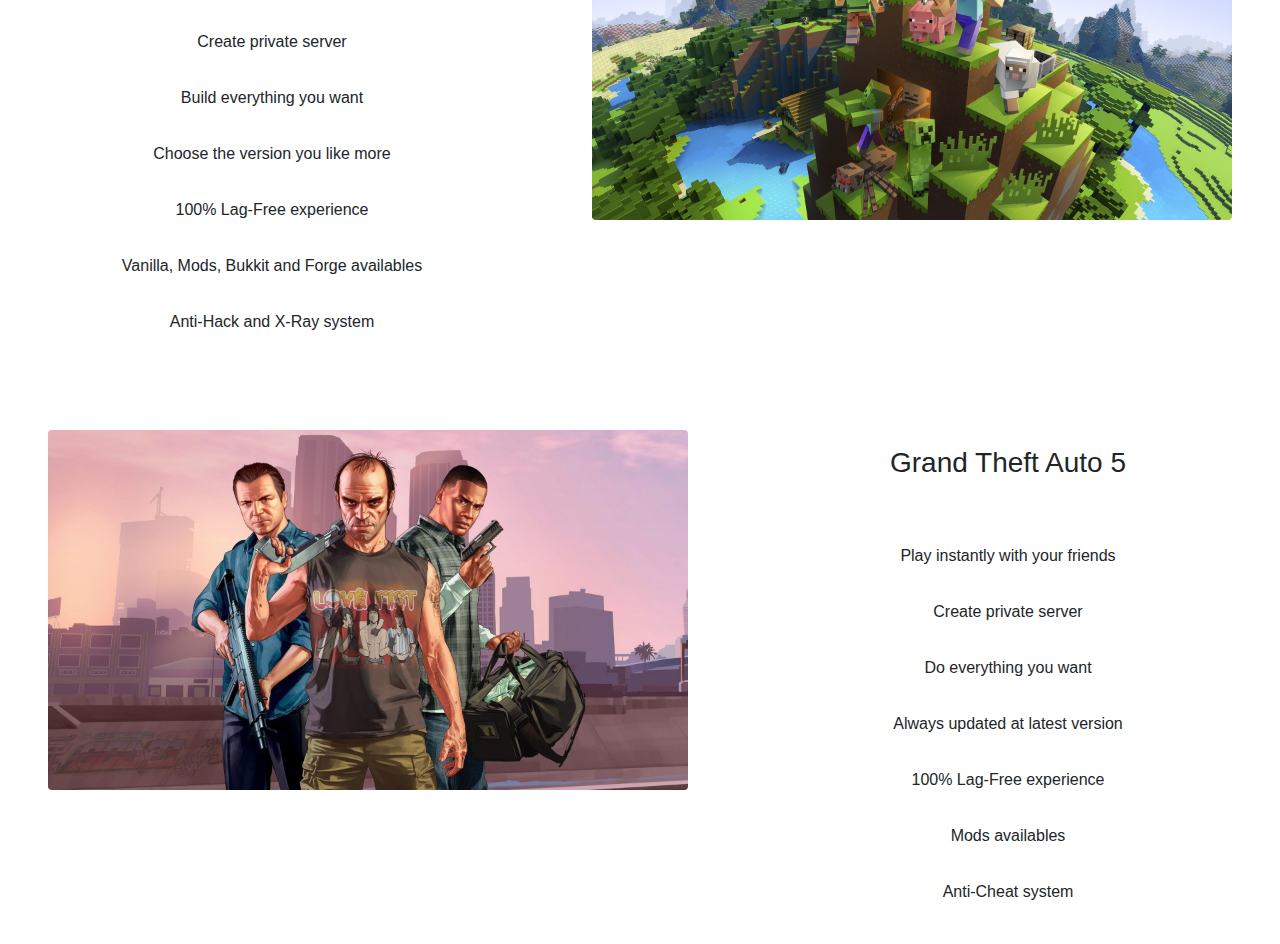
==== commit dc69bd1b: "Update index.html" ====
--- a/Informatica/index.html
+++ b/Informatica/index.html
@@ -45,7 +45,7 @@
             <h4 class="pb-3">Secure</h4>
             <i class="fas fa-key fa-3x pb-2 mt-2"></i>
             <ul class="list-unstyled mt-4">
-              <li class="py-2">All servers run on our VPS</li>
+              <li class="py-2">All servers run on our VPN</li>
               <li class="py-2">Databases are encrypted</li>
               <li class="py-2">Anti-DDos Protection 24/7</li>
             </ul>
--- a/Informatica/styles.css
+++ b/Informatica/styles.css
@@ -54,3 +54,12 @@
   justify-content: center;
   align-items: center;
 }*/
+
+#email-input-purchase {
+  width: 100%;
+  max-width: 100%;
+}
+
+#month-range-input {
+  width: 50%;
+}
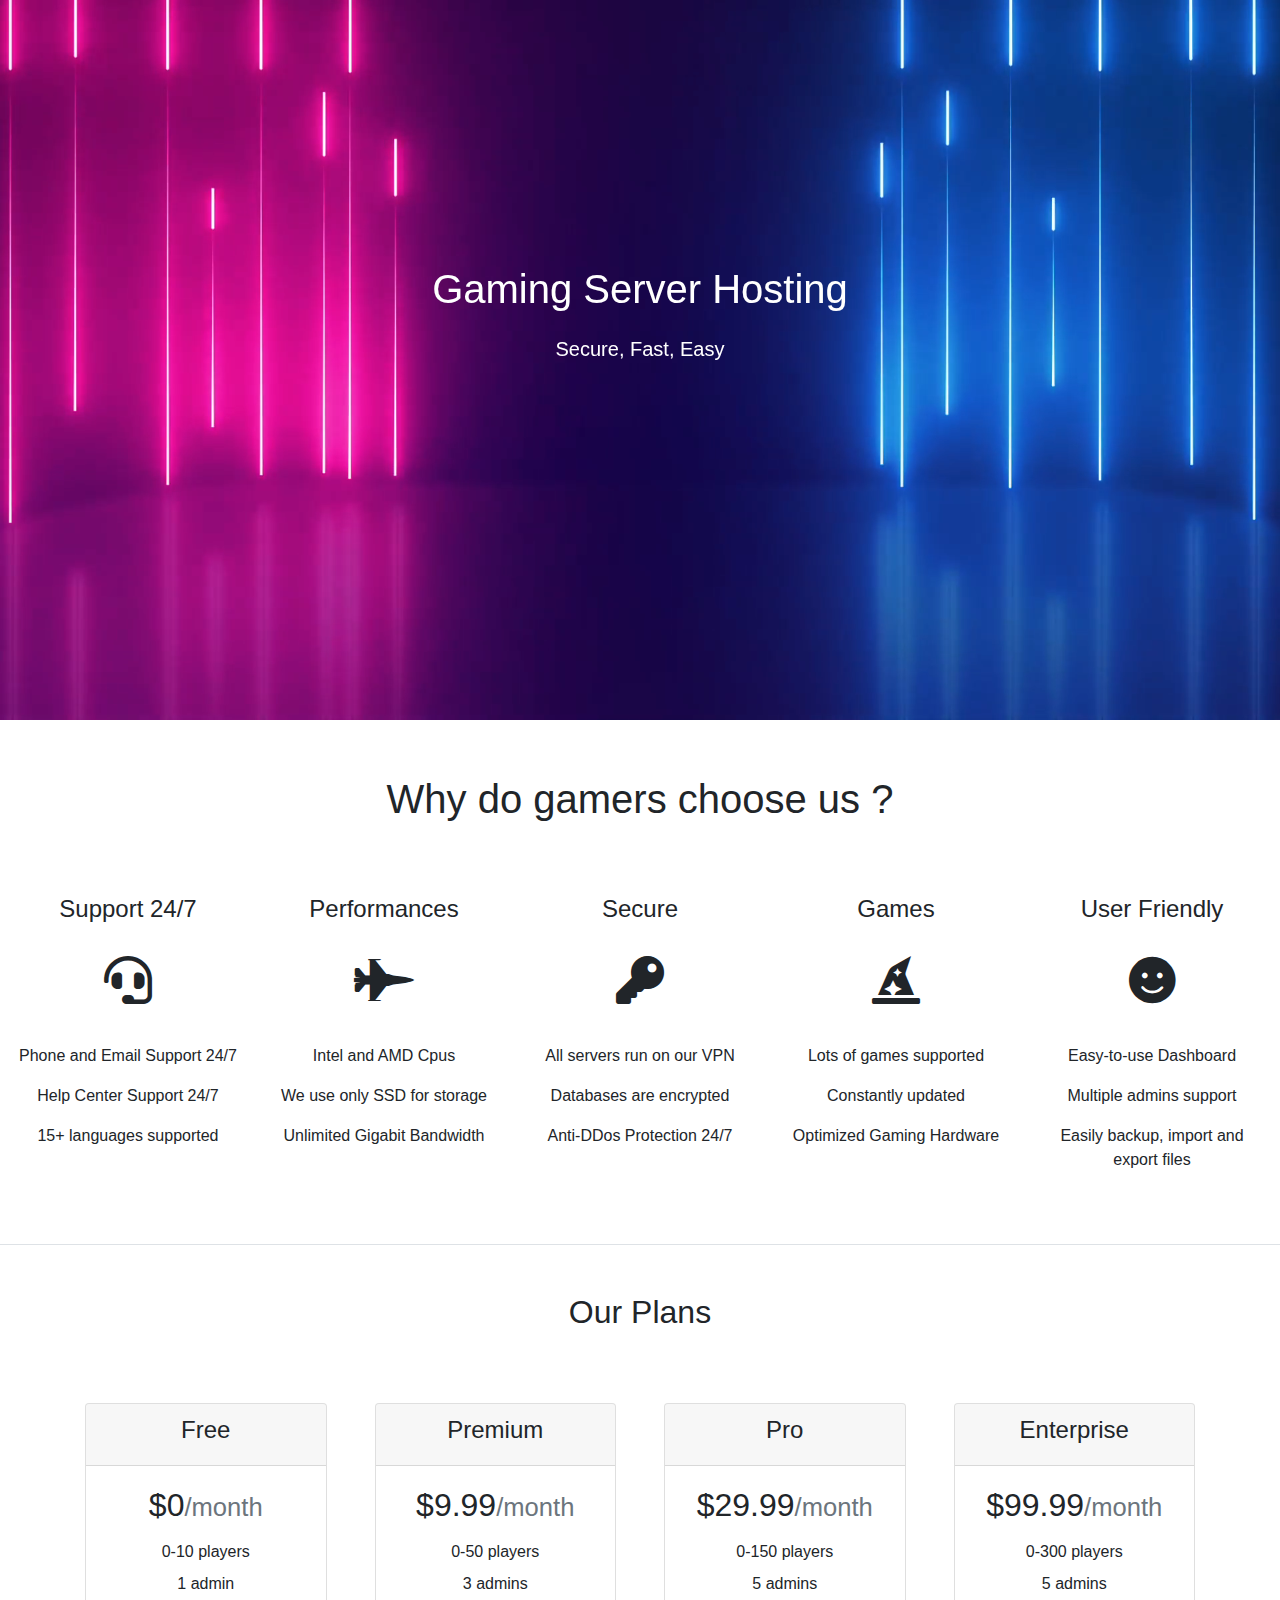
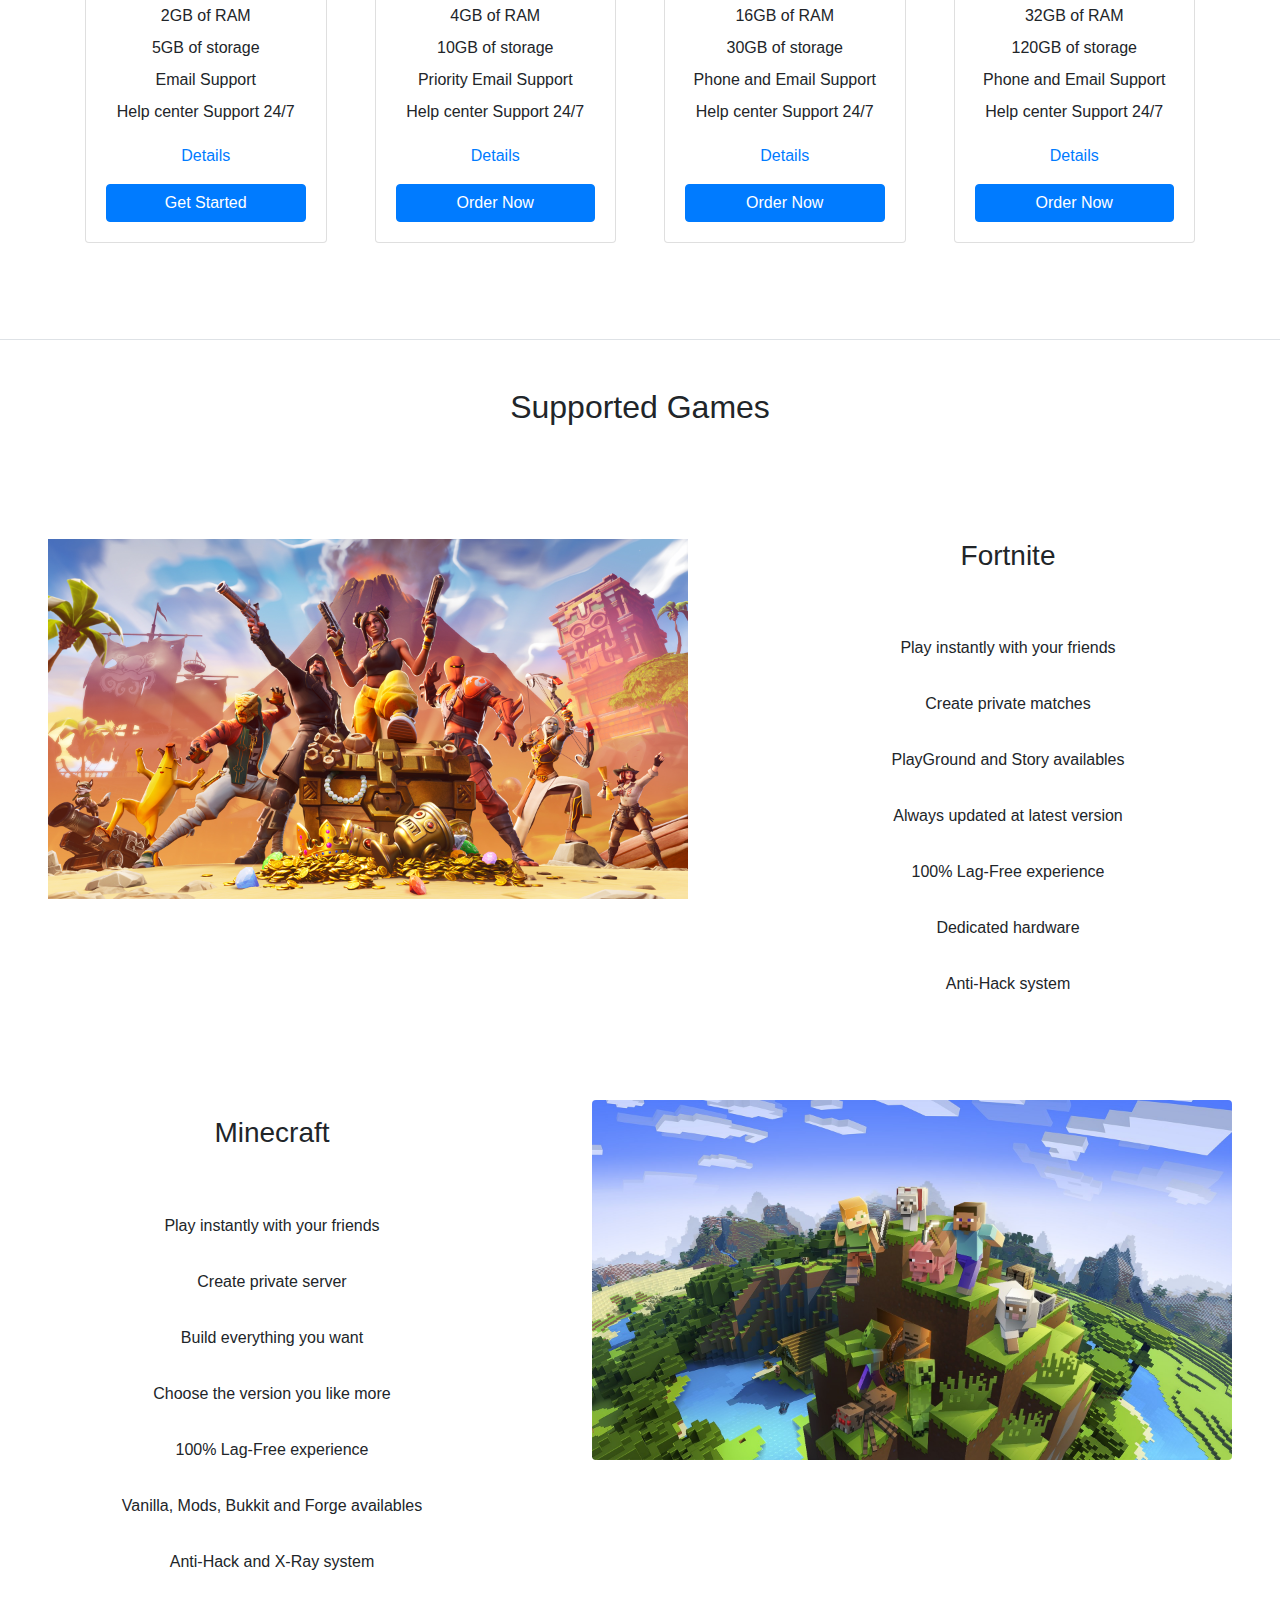
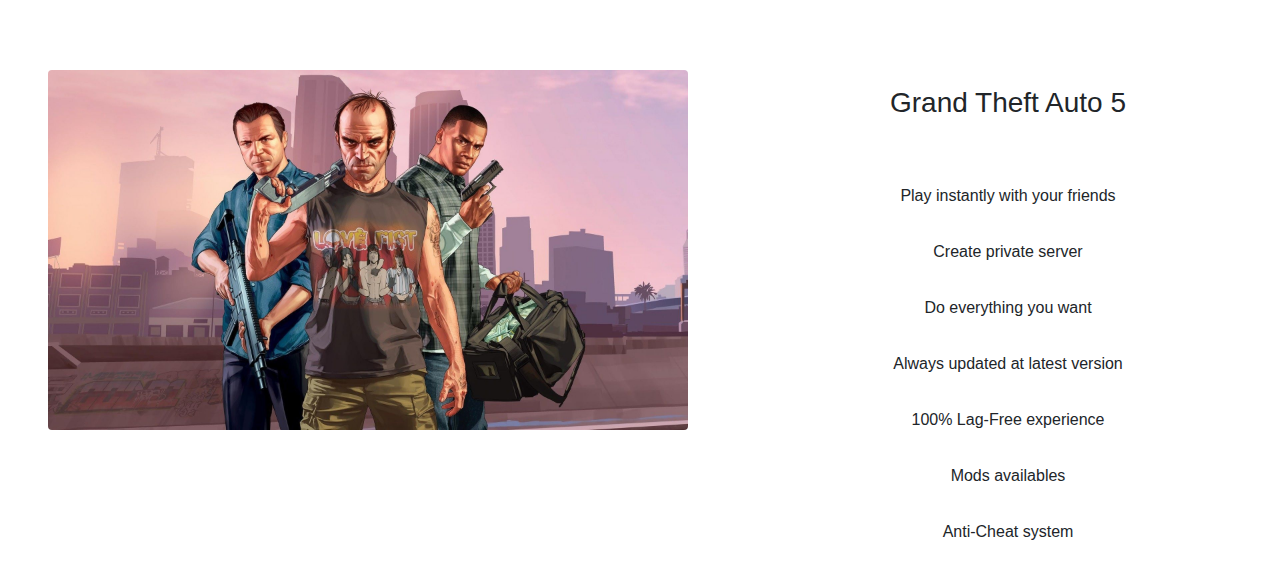
==== commit 1cd0764a: "Fixed unresponsive video" ====
--- a/Informatica/index.html
+++ b/Informatica/index.html
@@ -9,7 +9,7 @@
   </head>
   <body>
     <div id="bgvideo-div mb-0">
-      <video id="bgvideo" playsinline autoplay muted loop src="assets/videos/neon.mp4"></video>
+      <video id="bgvideo-start" playsinline autoplay muted loop src="assets/videos/neon.mp4"></video>
 
       <div class="container-fluid text-white" id="video-text">
         <h1 id="h1-text" class="mt-5 pt-5">Gaming Server Hosting</h1>
@@ -19,7 +19,7 @@
 
     <div id="why" class="why">
       <div class="container-fluid text-center py-5 w-100 mt-0">
-        <h1 class="pb-5">Why gamers choose us ?</h1>
+        <h1 class="pb-5">Why do gamers choose us ?</h1>
         <div class="row pt-3">
           <div class="col">
             <h4 class="pb-3">Support 24/7</h4>
@@ -96,7 +96,7 @@
                     <li class="py-1">Email Support</li>
                     <li class="py-1">Help center Support 24/7</li>
                   </ul>
-                  <a target="_blank" href="pages/plans.html" class="card-link">Details</a>
+                  <a target="_blank" href="pages/plans.php" class="card-link">Details</a>
                   <button class="btn btn-primary w-100 mt-3" type="button" name="button"><a href="pages/register.html" target="_blank" class="text-white text-decoration-none">Get Started</a></button>
                 </div>
               </div>
@@ -117,7 +117,7 @@
                     <li class="py-1">Priority Email Support</li>
                     <li class="py-1">Help center Support 24/7</li>
                   </ul>
-                  <a target="_blank" href="pages/plans.html" class="card-link">Details</a>
+                  <a target="_blank" href="pages/plans.php" class="card-link">Details</a>
                   <button class="btn btn-primary w-100 mt-3" type="button" name="button"><a href="pages/purchase.html" target="_blank" class="text-decoration-none text-white">Order Now</a></button>
                 </div>
               </div>
@@ -138,7 +138,7 @@
                   <li class="py-1">Phone and Email Support</li>
                   <li class="py-1">Help center Support 24/7</li>
                 </ul>
-                <a target="_blank" href="pages/plans.html" class="card-link">Details</a>
+                <a target="_blank" href="pages/plans.php" class="card-link">Details</a>
                 <button class="btn btn-primary w-100 mt-3" type="button" name="button"><a href="pages/purchase.html" target="_blank" class="text-decoration-none text-white">Order Now</a></button>
               </div>
             </div>
@@ -159,7 +159,7 @@
                   <li class="py-1">Phone and Email Support</li>
                   <li class="py-1">Help center Support 24/7</li>
                 </ul>
-                <a target="_blank" href="pages/plans.html" class="card-link">Details</a>
+                <a target="_blank" href="pages/plans.php" class="card-link">Details</a>
                 <button class="btn btn-primary w-100 mt-3" type="button" name="button"><a href="pages/purchase.html" target="_blank" class="text-decoration-none text-white">Order Now</a></button>
               </div>
             </div>
--- a/Informatica/styles.css
+++ b/Informatica/styles.css
@@ -19,7 +19,7 @@
   justify-content: center;
   align-items: center;
   width: 100%;
-  height: 50%;
+  height: 25%;
 }
 
 #navbar {
